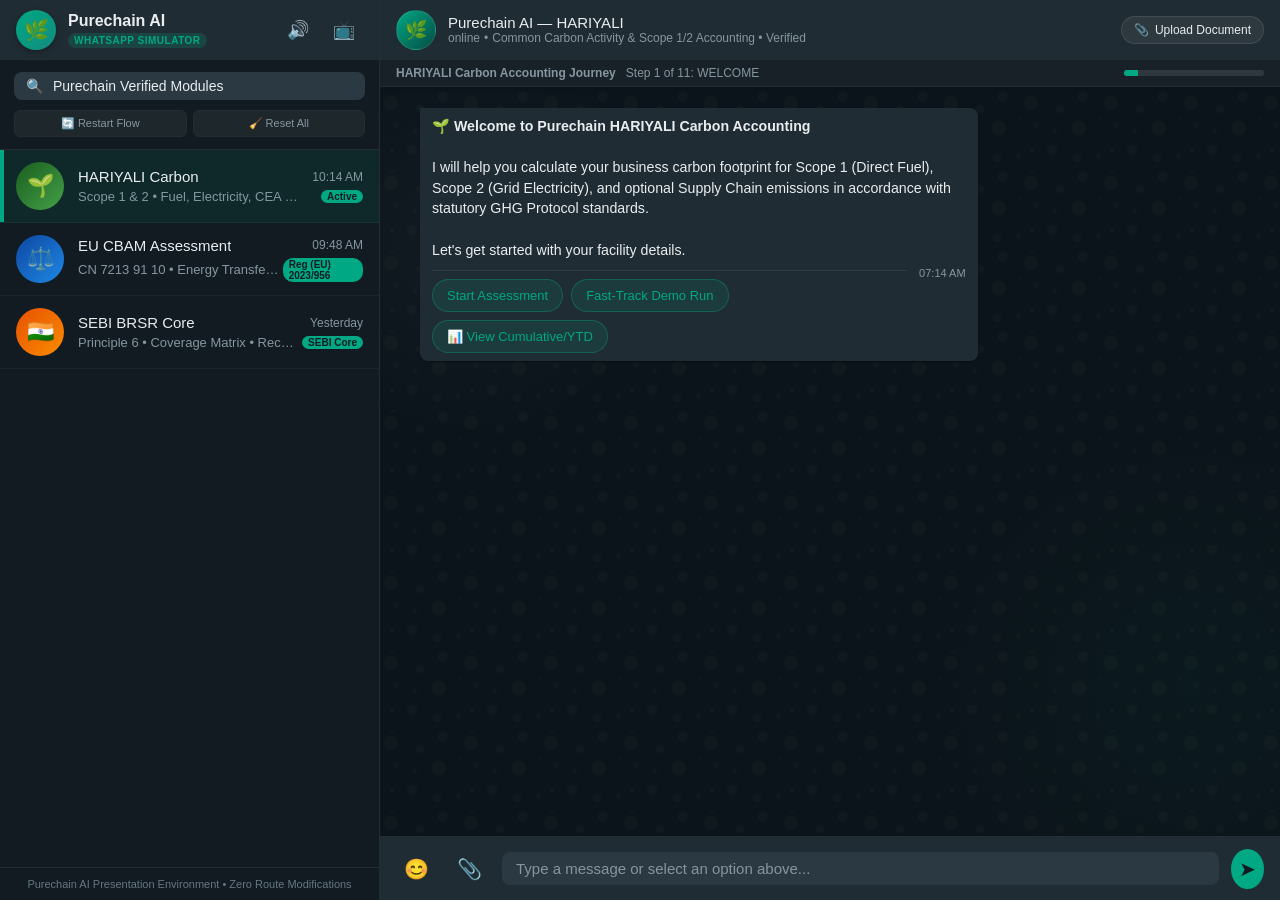
==== index.html @ 79d52aa7 "feat: Purechain AI Interactive WhatsApp Presentation Simulator (Hariyali + CBAM + BRSR)" ====
<!DOCTYPE html>
<html lang="en">
<head>
  <meta charset="UTF-8">
  <meta name="viewport" content="width=device-width, initial-scale=1.0">
  <title>Purechain AI — Interactive WhatsApp Presentation Simulator (HARIYALI + CBAM + BRSR)</title>
  <link rel="stylesheet" href="css/whatsapp.css">
  <link rel="stylesheet" href="css/presentation.css">
</head>
<body>

  <div class="app-container" id="appContainer">

    <!-- WhatsApp Left Sidebar: Conversation / Workflow Selector -->
    <aside class="app-sidebar" id="appSidebar">
      <!-- Sidebar Header -->
      <div class="sidebar-header">
        <div class="brand-section">
          <div class="brand-avatar">🌿</div>
          <div class="brand-text">
            <h1>Purechain AI</h1>
            <span class="brand-badge">WhatsApp Simulator</span>
          </div>
        </div>
        <div class="sidebar-actions">
          <button class="icon-btn" id="toggleAudioBtn" title="Toggle Sound">🔊</button>
          <button class="icon-btn" id="togglePresentationBtn" title="Toggle Presentation Mode">📺</button>
        </div>
      </div>

      <!-- Quick Controls & Search -->
      <div class="sidebar-tools">
        <div class="search-box">
          <span class="search-icon">🔍</span>
          <input type="text" id="workflowSearch" placeholder="Search workflows or messages" readonly value="Purechain Verified Modules">
        </div>

        <div class="demo-control-bar">
          <button class="btn-demo-ctrl" id="restartWorkflowBtn" title="Restart active conversation">🔄 Restart Flow</button>
          <button class="btn-demo-ctrl" id="resetAllDataBtn" title="Reset all demo states">🧹 Reset All</button>
        </div>
      </div>

      <!-- Workflow Conversations List -->
      <ul class="workflow-tab-list" id="workflowTabList">
        <!-- 1. HARIYALI -->
        <li class="workflow-tab-item active" data-workflow="HARIYALI">
          <div class="wf-icon-circle hariyali">🌱</div>
          <div class="wf-details">
            <div class="wf-title-row">
              <h3>HARIYALI Carbon</h3>
              <span class="wf-time">10:14 AM</span>
            </div>
            <div class="wf-preview-row">
              <span class="wf-snippet">Scope 1 & 2 • Fuel, Electricity, CEA v22.0</span>
              <span class="wf-badge">Active</span>
            </div>
          </div>
        </li>

        <!-- 2. CBAM -->
        <li class="workflow-tab-item" data-workflow="CBAM">
          <div class="wf-icon-circle cbam">⚖️</div>
          <div class="wf-details">
            <div class="wf-title-row">
              <h3>EU CBAM Assessment</h3>
              <span class="wf-time">09:48 AM</span>
            </div>
            <div class="wf-preview-row">
              <span class="wf-snippet">CN 7213 91 10 • Energy Transfers • Biomass</span>
              <span class="wf-badge">Reg (EU) 2023/956</span>
            </div>
          </div>
        </li>

        <!-- 3. BRSR -->
        <li class="workflow-tab-item" data-workflow="BRSR">
          <div class="wf-icon-circle brsr">🇮🇳</div>
          <div class="wf-details">
            <div class="wf-title-row">
              <h3>SEBI BRSR Core</h3>
              <span class="wf-time">Yesterday</span>
            </div>
            <div class="wf-preview-row">
              <span class="wf-snippet">Principle 6 • Coverage Matrix • Reconciled</span>
              <span class="wf-badge">SEBI Core</span>
            </div>
          </div>
        </li>
      </ul>

      <!-- Sidebar Footer -->
      <div class="sidebar-footer">
        Purechain AI Presentation Environment • Zero Route Modifications
      </div>
    </aside>

    <!-- WhatsApp Main Chat Area -->
    <main class="chat-container" id="chatContainer">

      <!-- Chat Header -->
      <header class="chat-header">
        <div class="chat-header-profile">
          <button class="icon-btn mobile-menu-btn" id="mobileMenuBtn">☰</button>
          <div class="profile-avatar" id="headerAvatar">🌿</div>
          <div class="profile-info">
            <h2 id="headerTitle">Purechain AI — HARIYALI</h2>
            <div class="profile-status">
              <span id="headerStatus">online</span> • <span id="headerSubtitle">Common Carbon Activity & Scope 1/2 Accounting</span>
            </div>
          </div>
        </div>

        <div class="chat-header-controls">
          <button class="btn-header-action" id="attachDocBtn">
            <span>📎</span> Upload Document
          </button>
        </div>
      </header>

      <!-- Workflow Progress Tracker Bar -->
      <div class="workflow-progress-banner">
        <div class="progress-info">
          <strong id="workflowBannerTitle">HARIYALI Carbon Accounting Journey</strong>
          <span id="workflowProgressText">Step 1 of 11: Welcome</span>
        </div>
        <div class="progress-bar-container">
          <div class="progress-bar-fill" id="workflowProgressFill" style="width: 10%"></div>
        </div>
      </div>

      <!-- Wallpaper & Scrollable History -->
      <div class="chat-wallpaper"></div>
      <div class="chat-history" id="chatHistory">
        <!-- Messages dynamically inserted here -->
      </div>

      <!-- Typing Indicator (Floating / In-flow) -->
      <div class="typing-bubble hidden" id="typingIndicator" style="position: absolute; bottom: 74px; left: 40px; z-index: 5;">
        <span class="typing-dot"></span>
        <span class="typing-dot"></span>
        <span class="typing-dot"></span>
      </div>

      <!-- Chat Input Footer -->
      <footer class="chat-footer">
        <button class="footer-btn" title="Emoji">😊</button>
        <button class="footer-btn" id="attachDocFooterBtn" onclick="document.getElementById('attachDocBtn').click()" title="Attach Document">📎</button>

        <div class="input-container">
          <input type="text" class="message-input" id="messageInput" placeholder="Type a message or select an option above...">
        </div>

        <button class="footer-btn send-btn" id="sendMessageBtn" title="Send Message">➤</button>
      </footer>

    </main>

  </div>

  <!-- Reusable Document Modal & Statutory Report Viewer -->
  <div class="modal-overlay hidden" id="documentModal">
    <div class="modal-dialog">
      <div class="modal-header">
        <h3 id="modalTitle">Document Verification</h3>
        <button class="icon-btn" id="modalCloseBtn">✕</button>
      </div>
      <div class="modal-body" id="modalBody">
        <!-- Dynamic content: Upload Dropzone or Statutory Report Paper -->
      </div>
    </div>
  </div>

  <!-- JavaScript Module Bundle -->
  <script src="js/data/hariyali_data.js"></script>
  <script src="js/data/cbam_data.js"></script>
  <script src="js/data/brsr_data.js"></script>
  <script src="js/data/sample_docs.js"></script>
  <script src="js/engines/ocr_engine.js"></script>
  <script src="js/engines/hariyali_engine.js"></script>
  <script src="js/engines/cbam_engine.js"></script>
  <script src="js/engines/brsr_engine.js"></script>
  <script src="js/ui/chat_view.js"></script>
  <script src="js/ui/document_modal.js"></script>
  <script src="js/ui/controls.js"></script>
  <script src="js/app.js"></script>

</body>
</html>
---- css/whatsapp.css ----
/**
 * Purechain AI — WhatsApp Web Theme Stylesheet
 * Replicates the authentic WhatsApp Web dark theme (#111b21, #0b141a, #202c33, #005c4b)
 */

:root {
  --wa-bg-deep: #0c1317;
  --wa-bg-chat: #0b141a;
  --wa-bg-panel: #111b21;
  --wa-bg-header: #202c33;
  --wa-bg-incoming: #202c33;
  --wa-bg-outgoing: #005c4b;
  --wa-border: #222d34;
  --wa-input-bg: #2a3942;
  --wa-text-primary: #e9edef;
  --wa-text-secondary: #8696a0;
  --wa-text-muted: #667781;
  --wa-green: #00a884;
  --wa-green-hover: #06cf9c;
  --wa-green-light: #25d366;
  --wa-blue-ticks: #53bdeb;
  --wa-danger: #ea4335;
  --font-family: -apple-system, BlinkMacSystemFont, "Segoe UI", Roboto, Helvetica, Arial, sans-serif;
}

* {
  box-sizing: border-box;
  margin: 0;
  padding: 0;
}

body {
  font-family: var(--font-family);
  background-color: var(--wa-bg-deep);
  color: var(--wa-text-primary);
  height: 100vh;
  overflow: hidden;
  -webkit-font-smoothing: antialiased;
}

/* Master Container */
.app-container {
  display: flex;
  height: 100vh;
  width: 100vw;
  background-color: var(--wa-bg-panel);
  overflow: hidden;
}

/* Sidebar */
.app-sidebar {
  width: 380px;
  flex-shrink: 0;
  background-color: var(--wa-bg-panel);
  border-right: 1px solid var(--wa-border);
  display: flex;
  flex-direction: column;
  height: 100%;
  transition: transform 0.3s ease;
  z-index: 100;
}

.sidebar-header {
  height: 60px;
  background-color: var(--wa-bg-header);
  display: flex;
  align-items: center;
  justify-content: space-between;
  padding: 0 16px;
  border-bottom: 1px solid var(--wa-border);
}

.brand-section {
  display: flex;
  align-items: center;
  gap: 12px;
}

.brand-avatar {
  width: 40px;
  height: 40px;
  border-radius: 50%;
  background: linear-gradient(135deg, #00a884, #128c7e);
  display: flex;
  align-items: center;
  justify-content: center;
  font-weight: bold;
  font-size: 20px;
  color: #fff;
  box-shadow: 0 2px 6px rgba(0,0,0,0.3);
}

.brand-text h1 {
  font-size: 16px;
  font-weight: 600;
  color: var(--wa-text-primary);
}

.brand-badge {
  font-size: 10px;
  text-transform: uppercase;
  background-color: rgba(0, 168, 132, 0.2);
  color: var(--wa-green);
  padding: 2px 6px;
  border-radius: 10px;
  font-weight: 600;
  letter-spacing: 0.5px;
}

.sidebar-actions {
  display: flex;
  gap: 8px;
}

.icon-btn {
  background: none;
  border: none;
  color: var(--wa-text-secondary);
  font-size: 18px;
  cursor: pointer;
  padding: 8px;
  border-radius: 50%;
  transition: background-color 0.2s;
}

.icon-btn:hover {
  background-color: rgba(255, 255, 255, 0.08);
  color: var(--wa-text-primary);
}

/* Sidebar Search & Tools */
.sidebar-tools {
  padding: 12px 14px;
  background-color: var(--wa-bg-panel);
  border-bottom: 1px solid var(--wa-border);
  display: flex;
  flex-direction: column;
  gap: 10px;
}

.search-box {
  background-color: var(--wa-input-bg);
  border-radius: 8px;
  display: flex;
  align-items: center;
  padding: 6px 12px;
  gap: 10px;
}

.search-icon {
  color: var(--wa-text-secondary);
  font-size: 14px;
}

.search-box input {
  background: none;
  border: none;
  color: var(--wa-text-primary);
  font-size: 14px;
  width: 100%;
  outline: none;
}

.search-box input::placeholder {
  color: var(--wa-text-secondary);
}

/* Demo Control Bar */
.demo-control-bar {
  display: flex;
  gap: 6px;
}

.btn-demo-ctrl {
  flex: 1;
  background-color: rgba(255, 255, 255, 0.05);
  border: 1px solid var(--wa-border);
  color: var(--wa-text-secondary);
  padding: 6px 8px;
  border-radius: 6px;
  font-size: 11px;
  font-weight: 500;
  cursor: pointer;
  transition: all 0.2s;
  display: flex;
  align-items: center;
  justify-content: center;
  gap: 4px;
}

.btn-demo-ctrl:hover {
  background-color: rgba(0, 168, 132, 0.15);
  color: var(--wa-green);
  border-color: var(--wa-green);
}

/* Workflow Navigation Tabs */
.workflow-tab-list {
  flex: 1;
  overflow-y: auto;
  list-style: none;
}

.workflow-tab-item {
  display: flex;
  align-items: center;
  padding: 12px 16px;
  gap: 14px;
  cursor: pointer;
  border-bottom: 1px solid rgba(255, 255, 255, 0.04);
  transition: background-color 0.15s;
  position: relative;
}

.workflow-tab-item:hover {
  background-color: rgba(255, 255, 255, 0.04);
}

.workflow-tab-item.active {
  background-color: rgba(0, 168, 132, 0.1);
}

.workflow-tab-item.active::before {
  content: "";
  position: absolute;
  left: 0;
  top: 0;
  bottom: 0;
  width: 4px;
  background-color: var(--wa-green);
}

.wf-icon-circle {
  width: 48px;
  height: 48px;
  border-radius: 50%;
  display: flex;
  align-items: center;
  justify-content: center;
  font-size: 22px;
  flex-shrink: 0;
}

.wf-icon-circle.hariyali {
  background: linear-gradient(135deg, #1b5e20, #43a047);
}

.wf-icon-circle.cbam {
  background: linear-gradient(135deg, #0d47a1, #1e88e5);
}

.wf-icon-circle.brsr {
  background: linear-gradient(135deg, #e65100, #fb8c00);
}

.wf-details {
  flex: 1;
  min-width: 0;
}

.wf-title-row {
  display: flex;
  justify-content: space-between;
  align-items: center;
  margin-bottom: 4px;
}

.wf-title-row h3 {
  font-size: 15px;
  font-weight: 500;
  color: var(--wa-text-primary);
  white-space: nowrap;
  overflow: hidden;
  text-overflow: ellipsis;
}

.wf-time {
  font-size: 12px;
  color: var(--wa-text-secondary);
}

.wf-preview-row {
  display: flex;
  justify-content: space-between;
  align-items: center;
}

.wf-snippet {
  font-size: 13px;
  color: var(--wa-text-secondary);
  white-space: nowrap;
  overflow: hidden;
  text-overflow: ellipsis;
  max-width: 220px;
}

.wf-badge {
  font-size: 10px;
  background-color: var(--wa-green);
  color: #111b21;
  font-weight: bold;
  padding: 1px 6px;
  border-radius: 10px;
}

/* Sidebar Footer */
.sidebar-footer {
  padding: 10px 16px;
  background-color: var(--wa-bg-panel);
  border-top: 1px solid var(--wa-border);
  font-size: 11px;
  color: var(--wa-text-muted);
  text-align: center;
}

/* Chat Area */
.chat-container {
  flex: 1;
  display: flex;
  flex-direction: column;
  background-color: var(--wa-bg-chat);
  position: relative;
  overflow: hidden;
  height: 100%;
}

/* Chat Header */
.chat-header {
  height: 60px;
  background-color: var(--wa-bg-header);
  display: flex;
  align-items: center;
  justify-content: space-between;
  padding: 0 16px;
  border-bottom: 1px solid var(--wa-border);
  z-index: 10;
}

.chat-header-profile {
  display: flex;
  align-items: center;
  gap: 12px;
}

.profile-avatar {
  width: 40px;
  height: 40px;
  border-radius: 50%;
  background: linear-gradient(135deg, #00a884, #054c44);
  display: flex;
  align-items: center;
  justify-content: center;
  font-size: 18px;
  color: #fff;
  border: 1px solid rgba(255, 255, 255, 0.1);
}

.profile-info h2 {
  font-size: 15px;
  font-weight: 500;
  color: var(--wa-text-primary);
}

.profile-status {
  font-size: 12px;
  color: var(--wa-text-secondary);
  display: flex;
  align-items: center;
  gap: 4px;
}

.typing-text {
  color: var(--wa-green);
  font-weight: 500;
}

.chat-header-controls {
  display: flex;
  align-items: center;
  gap: 8px;
}

.btn-header-action {
  background-color: rgba(255, 255, 255, 0.06);
  border: 1px solid rgba(255, 255, 255, 0.1);
  color: var(--wa-text-primary);
  padding: 6px 12px;
  border-radius: 18px;
  font-size: 12px;
  font-weight: 500;
  cursor: pointer;
  transition: all 0.2s;
  display: flex;
  align-items: center;
  gap: 6px;
}

.btn-header-action:hover {
  background-color: var(--wa-green);
  color: #111b21;
  border-color: var(--wa-green);
}

/* Workflow Progress Banner */
.workflow-progress-banner {
  background-color: rgba(24, 34, 41, 0.95);
  border-bottom: 1px solid var(--wa-border);
  padding: 6px 16px;
  display: flex;
  justify-content: space-between;
  align-items: center;
  font-size: 12px;
  color: var(--wa-text-secondary);
  z-index: 9;
}

.progress-info {
  display: flex;
  align-items: center;
  gap: 10px;
}

.progress-bar-container {
  width: 140px;
  height: 6px;
  background-color: rgba(255, 255, 255, 0.1);
  border-radius: 4px;
  overflow: hidden;
}

.progress-bar-fill {
  height: 100%;
  background-color: var(--wa-green);
  transition: width 0.3s ease;
}

/* Chat Wallpaper & History */
.chat-wallpaper {
  position: absolute;
  top: 92px;
  bottom: 64px;
  left: 0;
  right: 0;
  background-color: var(--wa-bg-chat);
  /* Authentic WhatsApp dark doodle wallpaper overlay */
  background-image: 
    radial-gradient(circle at 10% 20%, rgba(255, 255, 255, 0.03) 0%, transparent 20%),
    radial-gradient(circle at 90% 80%, rgba(0, 168, 132, 0.04) 0%, transparent 25%),
    url("data:image/svg+xml,%3Csvg width='80' height='80' viewBox='0 0 80 80' xmlns='http://www.w3.org/2000/svg'%3E%3Cg fill='%23ffffff' fill-opacity='0.02' fill-rule='evenodd'%3E%3Cpath d='M11 18c3.866 0 7-3.134 7-7s-3.134-7-7-7-7 3.134-7 7 3.134 7 7 7zm48 25c3.866 0 7-3.134 7-7s-3.134-7-7-7-7 3.134-7 7 3.134 7 7 7zm-43-7c1.657 0 3-1.343 3-3s-1.343-3-3-3-3 1.343-3 3 1.343 3 3 3zm63 31c1.657 0 3-1.343 3-3s-1.343-3-3-3-3 1.343-3 3 1.343 3 3 3zM34 90c1.657 0 3-1.343 3-3s-1.343-3-3-3-3 1.343-3 3 1.343 3 3 3zm56-76c1.657 0 3-1.343 3-3s-1.343-3-3-3-3 1.343-3 3 1.343 3 3 3zM12 86c2.21 0 4-1.79 4-4s-1.79-4-4-4-4 1.79-4 4 1.79 4 4 4zm28-65c2.21 0 4-1.79 4-4s-1.79-4-4-4-4 1.79-4 4 1.79 4 4 4zm23-11c2.76 0 5-2.24 5-5s-2.24-5-5-5-5 2.24-5 5 2.24 5 5 5zm-6 60c2.21 0 4-1.79 4-4s-1.79-4-4-4-4 1.79-4 4 1.79 4 4 4zm29 22c2.76 0 5-2.24 5-5s-2.24-5-5-5-5 2.24-5 5 2.24 5 5 5zM32 63c2.76 0 5-2.24 5-5s-2.24-5-5-5-5 2.24-5 5 2.24 5 5 5zm57-13c2.76 0 5-2.24 5-5s-2.24-5-5-5-5 2.24-5 5 2.24 5 5 5zm-9-21c1.105 0 2-.895 2-2s-.895-2-2-2-2 .895-2 2 .895 2 2 2zM60 91c1.105 0 2-.895 2-2s-.895-2-2-2-2 .895-2 2 .895 2 2 2zM35 41c1.105 0 2-.895 2-2s-.895-2-2-2-2 .895-2 2 .895 2 2 2zM12 60c1.105 0 2-.895 2-2s-.895-2-2-2-2 .895-2 2 .895 2 2 2z' /%3E%3C/g%3E%3C/svg%3E");
  z-index: 1;
}

.chat-history {
  position: absolute;
  top: 92px;
  bottom: 64px;
  left: 0;
  right: 0;
  overflow-y: auto;
  padding: 16px 40px;
  display: flex;
  flex-direction: column;
  gap: 10px;
  z-index: 2;
  scroll-behavior: smooth;
}

/* Message Bubbles */
.message-bubble {
  max-width: 68%;
  padding: 8px 12px;
  border-radius: 8px;
  font-size: 14.2px;
  line-height: 1.45;
  position: relative;
  word-wrap: break-word;
  box-shadow: 0 1px 2px rgba(0,0,0,0.3);
}

.message-bubble.incoming {
  align-self: flex-start;
  background-color: var(--wa-bg-incoming);
  color: var(--wa-text-primary);
  border-top-left-radius: 0;
}

.message-bubble.outgoing {
  align-self: flex-end;
  background-color: var(--wa-bg-outgoing);
  color: var(--wa-text-primary);
  border-top-right-radius: 0;
}

.bubble-content {
  margin-bottom: 4px;
}

.bubble-meta {
  display: flex;
  align-items: center;
  justify-content: flex-end;
  gap: 4px;
  font-size: 11px;
  color: var(--wa-text-secondary);
  float: right;
  margin-left: 12px;
  margin-top: 2px;
}

.read-receipt {
  color: var(--wa-blue-ticks);
  font-weight: bold;
  letter-spacing: -2px;
}

/* WhatsApp Action Buttons (Quick Replies) */
.whatsapp-btn-container {
  display: flex;
  flex-wrap: wrap;
  gap: 8px;
  margin-top: 10px;
  padding-top: 8px;
  border-top: 1px solid rgba(255, 255, 255, 0.08);
}

.whatsapp-action-btn {
  background-color: rgba(0, 168, 132, 0.12);
  color: var(--wa-green);
  border: 1px solid rgba(0, 168, 132, 0.35);
  padding: 8px 14px;
  border-radius: 20px;
  font-size: 13px;
  font-weight: 500;
  cursor: pointer;
  transition: all 0.18s ease;
  display: inline-flex;
  align-items: center;
  gap: 6px;
}

.whatsapp-action-btn:hover {
  background-color: var(--wa-green);
  color: #111b21;
  border-color: var(--wa-green);
  transform: translateY(-1px);
  box-shadow: 0 2px 5px rgba(0,0,0,0.25);
}

.whatsapp-action-btn.btn-disabled {
  opacity: 0.5;
  pointer-events: none;
  border-color: rgba(255, 255, 255, 0.1);
  color: var(--wa-text-secondary);
}

/* Typing Indicator Bubble */
.typing-bubble {
  align-self: flex-start;
  background-color: var(--wa-bg-incoming);
  padding: 8px 14px;
  border-radius: 8px;
  border-top-left-radius: 0;
  display: flex;
  align-items: center;
  gap: 6px;
  box-shadow: 0 1px 2px rgba(0,0,0,0.3);
}

.typing-dot {
  width: 6px;
  height: 6px;
  background-color: var(--wa-text-secondary);
  border-radius: 50%;
  animation: typingBounce 1.4s infinite ease-in-out both;
}

.typing-dot:nth-child(1) { animation-delay: -0.32s; }
.typing-dot:nth-child(2) { animation-delay: -0.16s; }

@keyframes typingBounce {
  0%, 80%, 100% { transform: scale(0); }
  40% { transform: scale(1); background-color: var(--wa-green); }
}

/* Chat Input Footer */
.chat-footer {
  height: 64px;
  background-color: var(--wa-bg-header);
  border-top: 1px solid var(--wa-border);
  display: flex;
  align-items: center;
  padding: 0 16px;
  gap: 12px;
  position: absolute;
  bottom: 0;
  left: 0;
  right: 0;
  z-index: 10;
}

.footer-btn {
  background: none;
  border: none;
  color: var(--wa-text-secondary);
  font-size: 20px;
  cursor: pointer;
  padding: 8px;
  border-radius: 50%;
  transition: all 0.2s;
  display: flex;
  align-items: center;
  justify-content: center;
}

.footer-btn:hover {
  background-color: rgba(255, 255, 255, 0.08);
  color: var(--wa-text-primary);
}

.input-container {
  flex: 1;
  background-color: var(--wa-input-bg);
  border-radius: 8px;
  display: flex;
  align-items: center;
  padding: 8px 14px;
}

.message-input {
  background: none;
  border: none;
  color: var(--wa-text-primary);
  font-size: 15px;
  width: 100%;
  outline: none;
}

.message-input::placeholder {
  color: var(--wa-text-secondary);
}

.send-btn {
  background-color: var(--wa-green);
  color: #111b21;
}

.send-btn:hover {
  background-color: var(--wa-green-hover);
}

/* Mobile responsive menu button */
.mobile-menu-btn {
  display: none;
}

@media (max-width: 900px) {
  .chat-history {
    padding: 12px 14px;
  }
  .message-bubble {
    max-width: 88%;
  }
}

@media (max-width: 768px) {
  .app-sidebar {
    position: absolute;
    left: -380px;
    top: 0;
    bottom: 0;
    box-shadow: 4px 0 20px rgba(0,0,0,0.6);
  }
  .app-sidebar.mobile-open {
    transform: translateX(380px);
  }
  .mobile-menu-btn {
    display: block;
  }
}

.hidden {
  display: none !important;
}

.fade-in {
  animation: fadeInMsg 0.25s ease-out;
}

@keyframes fadeInMsg {
  from { opacity: 0; transform: translateY(6px); }
  to { opacity: 1; transform: translateY(0); }
}
---- css/presentation.css ----
/**
 * Purechain AI — Presentation Mode, Document Cards & Report Viewer Styling
 */

/* Presentation Mode Overlay */
.presentation-mode .app-sidebar {
  display: none !important;
}

.presentation-mode .chat-container {
  width: 100vw;
  max-width: 1200px;
  margin: 0 auto;
  border-left: 1px solid var(--wa-border);
  border-right: 1px solid var(--wa-border);
}

.presentation-mode body {
  background-color: #080d10;
}

/* Document Cards inside WhatsApp Bubble */
.whatsapp-doc-card {
  background-color: #182229;
  border: 1px solid #2a3942;
  border-radius: 8px;
  padding: 12px;
  margin: 8px 0;
  display: flex;
  flex-direction: column;
  gap: 10px;
}

.doc-header {
  display: flex;
  align-items: center;
  gap: 12px;
  border-bottom: 1px solid rgba(255, 255, 255, 0.08);
  padding-bottom: 8px;
}

.doc-icon-badge {
  font-size: 28px;
  width: 44px;
  height: 44px;
  background-color: rgba(255, 255, 255, 0.05);
  border-radius: 8px;
  display: flex;
  align-items: center;
  justify-content: center;
}

.doc-title {
  font-size: 14px;
  font-weight: 600;
  color: var(--wa-text-primary);
}

.doc-subtitle {
  font-size: 11px;
  color: var(--wa-text-secondary);
}

.badge-confidence {
  color: var(--wa-green-light);
  font-weight: bold;
}

.doc-body-table {
  display: flex;
  flex-direction: column;
  gap: 6px;
  font-size: 12.5px;
}

.doc-row {
  display: flex;
  justify-content: space-between;
  align-items: center;
}

.doc-label {
  color: var(--wa-text-secondary);
}

.doc-val {
  color: var(--wa-text-primary);
  text-align: right;
}

.highlight-val {
  color: var(--wa-green-light);
  font-weight: bold;
  font-size: 13.5px;
}

/* Conflict Alert */
.ocr-conflict-alert {
  background-color: rgba(255, 171, 0, 0.12);
  border: 1px solid rgba(255, 171, 0, 0.4);
  border-radius: 6px;
  padding: 8px 10px;
  display: flex;
  align-items: flex-start;
  gap: 8px;
  font-size: 12px;
  color: #ffc107;
  margin-top: 4px;
}

.ocr-conflict-alert .alert-icon {
  font-size: 16px;
}

/* BRSR Coverage Matrix Table inside WhatsApp */
.brsr-matrix-card {
  background-color: #182229;
  border: 1px solid #2a3942;
  border-radius: 8px;
  padding: 10px;
  margin: 8px 0;
  overflow-x: auto;
}

.matrix-title {
  font-size: 13px;
  font-weight: 600;
  color: var(--wa-text-primary);
  margin-bottom: 8px;
}

.matrix-table {
  width: 100%;
  border-collapse: collapse;
  font-size: 12px;
}

.matrix-table th {
  text-align: left;
  padding: 6px 8px;
  background-color: rgba(255, 255, 255, 0.04);
  color: var(--wa-text-secondary);
  border-bottom: 1px solid #2a3942;
}

.matrix-table td {
  padding: 6px 8px;
  border-bottom: 1px solid rgba(255, 255, 255, 0.04);
  color: var(--wa-text-primary);
}

.st-tag {
  font-size: 10.5px;
  padding: 2px 6px;
  border-radius: 4px;
  font-weight: 500;
}

.st-tag.avail {
  background-color: rgba(0, 168, 132, 0.15);
  color: var(--wa-green);
}

.st-tag.miss {
  background-color: rgba(234, 67, 53, 0.15);
  color: #f28b82;
}

/* Math blocks */
.math-block {
  background-color: rgba(0, 0, 0, 0.25);
  border-left: 3px solid var(--wa-green);
  padding: 8px 12px;
  margin: 6px 0;
  font-family: "Courier New", Courier, monospace;
  font-size: 13px;
  border-radius: 0 4px 4px 0;
  color: #81c995;
  overflow-x: auto;
}

.math-inline {
  background-color: rgba(0, 0, 0, 0.2);
  padding: 1px 4px;
  border-radius: 3px;
  font-family: "Courier New", Courier, monospace;
  font-size: 13px;
  color: #a8dab5;
}

/* Modal Overlay & Report Viewer */
.modal-overlay {
  position: fixed;
  top: 0;
  left: 0;
  right: 0;
  bottom: 0;
  background-color: rgba(0, 0, 0, 0.85);
  display: flex;
  align-items: center;
  justify-content: center;
  z-index: 1000;
  backdrop-filter: blur(4px);
  padding: 20px;
}

.modal-dialog {
  background-color: #1f2c34;
  border: 1px solid #2a3942;
  border-radius: 12px;
  width: 100%;
  max-width: 850px;
  max-height: 90vh;
  display: flex;
  flex-direction: column;
  box-shadow: 0 10px 40px rgba(0,0,0,0.6);
  overflow: hidden;
}

.modal-header {
  height: 56px;
  background-color: #202c33;
  display: flex;
  align-items: center;
  justify-content: space-between;
  padding: 0 20px;
  border-bottom: 1px solid var(--wa-border);
}

.modal-header h3 {
  font-size: 16px;
  font-weight: 600;
  color: var(--wa-text-primary);
}

.modal-body {
  flex: 1;
  overflow-y: auto;
  padding: 24px;
  background-color: #111b21;
}

/* Upload Dialog Inside Modal */
.upload-dropzone {
  border: 2px dashed #2a3942;
  border-radius: 10px;
  padding: 30px;
  text-align: center;
  background-color: rgba(255, 255, 255, 0.02);
  cursor: pointer;
  transition: all 0.2s;
}

.upload-dropzone:hover {
  border-color: var(--wa-green);
  background-color: rgba(0, 168, 132, 0.05);
}

.drop-icon {
  font-size: 40px;
  margin-bottom: 10px;
}

.upload-hint {
  font-size: 12px;
  color: var(--wa-text-secondary);
  margin-top: 10px;
}

.upload-progress-container {
  margin: 16px 0;
  background-color: #182229;
  border-radius: 8px;
  padding: 12px;
}

.upload-status-text {
  font-size: 13px;
  color: var(--wa-green);
  margin-bottom: 8px;
  font-weight: 500;
}

.upload-progress-bar {
  height: 8px;
  background-color: rgba(255, 255, 255, 0.1);
  border-radius: 4px;
  overflow: hidden;
}

.upload-progress-fill {
  height: 100%;
  background-color: var(--wa-green);
  transition: width 0.2s;
}

.sample-docs-section {
  margin-top: 24px;
}

.sample-docs-section h4 {
  font-size: 14px;
  color: var(--wa-text-secondary);
  margin-bottom: 12px;
}

.sample-docs-grid {
  display: flex;
  flex-direction: column;
  gap: 10px;
}

.sample-doc-card {
  background-color: #182229;
  border: 1px solid #2a3942;
  border-radius: 8px;
  padding: 12px 16px;
  display: flex;
  align-items: center;
  gap: 14px;
  cursor: pointer;
  transition: all 0.2s;
}

.sample-doc-card:hover {
  border-color: var(--wa-green);
  background-color: rgba(0, 168, 132, 0.08);
}

.doc-info {
  flex: 1;
}

.doc-name {
  font-size: 14px;
  font-weight: 600;
  color: var(--wa-text-primary);
  margin-bottom: 3px;
}

.doc-details {
  font-size: 12px;
  color: var(--wa-text-secondary);
}

.btn-select-doc {
  background-color: var(--wa-green);
  color: #111b21;
  border: none;
  padding: 6px 12px;
  border-radius: 16px;
  font-size: 12px;
  font-weight: 600;
  cursor: pointer;
}

/* Report Paper Styling */
.report-paper {
  background-color: #ffffff;
  color: #1a1a1a;
  padding: 36px 40px;
  border-radius: 6px;
  box-shadow: 0 4px 20px rgba(0,0,0,0.5);
  font-family: -apple-system, BlinkMacSystemFont, "Segoe UI", Roboto, Arial, sans-serif;
  line-height: 1.5;
}

.report-header {
  display: flex;
  justify-content: space-between;
  align-items: flex-start;
  border-bottom: 2px solid #00a884;
  padding-bottom: 16px;
  margin-bottom: 20px;
}

.report-brand h2 {
  font-size: 20px;
  color: #0c1317;
  margin-top: 4px;
  font-weight: 700;
}

.report-badge {
  font-size: 11px;
  font-weight: 700;
  color: #008f6f;
  letter-spacing: 1px;
}

.report-sub {
  font-size: 12px;
  color: #555;
  margin-top: 4px;
}

.report-qr {
  border: 1px solid #ccc;
  padding: 8px 12px;
  text-align: center;
  font-size: 10px;
  font-weight: bold;
  background-color: #f9f9f9;
  border-radius: 4px;
}

.report-meta-grid {
  display: grid;
  grid-template-columns: 1fr 1fr;
  gap: 8px 20px;
  font-size: 13px;
  background-color: #f5f7f8;
  padding: 12px 16px;
  border-radius: 6px;
  margin-bottom: 24px;
}

.report-table {
  width: 100%;
  border-collapse: collapse;
  font-size: 13px;
  margin: 16px 0 24px 0;
}

.report-table th {
  background-color: #00a884;
  color: #fff;
  padding: 10px 12px;
  text-align: left;
  font-weight: 600;
}

.report-table td {
  padding: 10px 12px;
  border-bottom: 1px solid #e0e0e0;
}

.report-table tr.total-row td {
  background-color: #e8f5e9;
  font-size: 14px;
  border-top: 2px solid #00a884;
  border-bottom: 2px solid #00a884;
}

.kpi-boxes {
  display: flex;
  gap: 16px;
  margin: 20px 0;
}

.kpi-box {
  flex: 1;
  background-color: #f5f7f8;
  border-left: 4px solid #00a884;
  padding: 12px 16px;
  border-radius: 0 6px 6px 0;
}

.kpi-val {
  display: block;
  font-size: 22px;
  font-weight: 700;
  color: #0c1317;
}

.kpi-lbl {
  font-size: 11px;
  color: #666;
  text-transform: uppercase;
}

.report-actions {
  display: flex;
  gap: 12px;
  margin-top: 30px;
  padding-top: 20px;
  border-top: 1px solid #eee;
}

.btn-download {
  background-color: #00a884;
  color: #fff;
  border: none;
  padding: 10px 20px;
  border-radius: 6px;
  font-size: 14px;
  font-weight: 600;
  cursor: pointer;
  transition: background-color 0.2s;
}

.btn-download:hover {
  background-color: #058f70;
}

.btn-secondary {
  background-color: #e0e0e0;
  color: #333;
  border: none;
  padding: 10px 20px;
  border-radius: 6px;
  font-size: 14px;
  font-weight: 600;
  cursor: pointer;
}
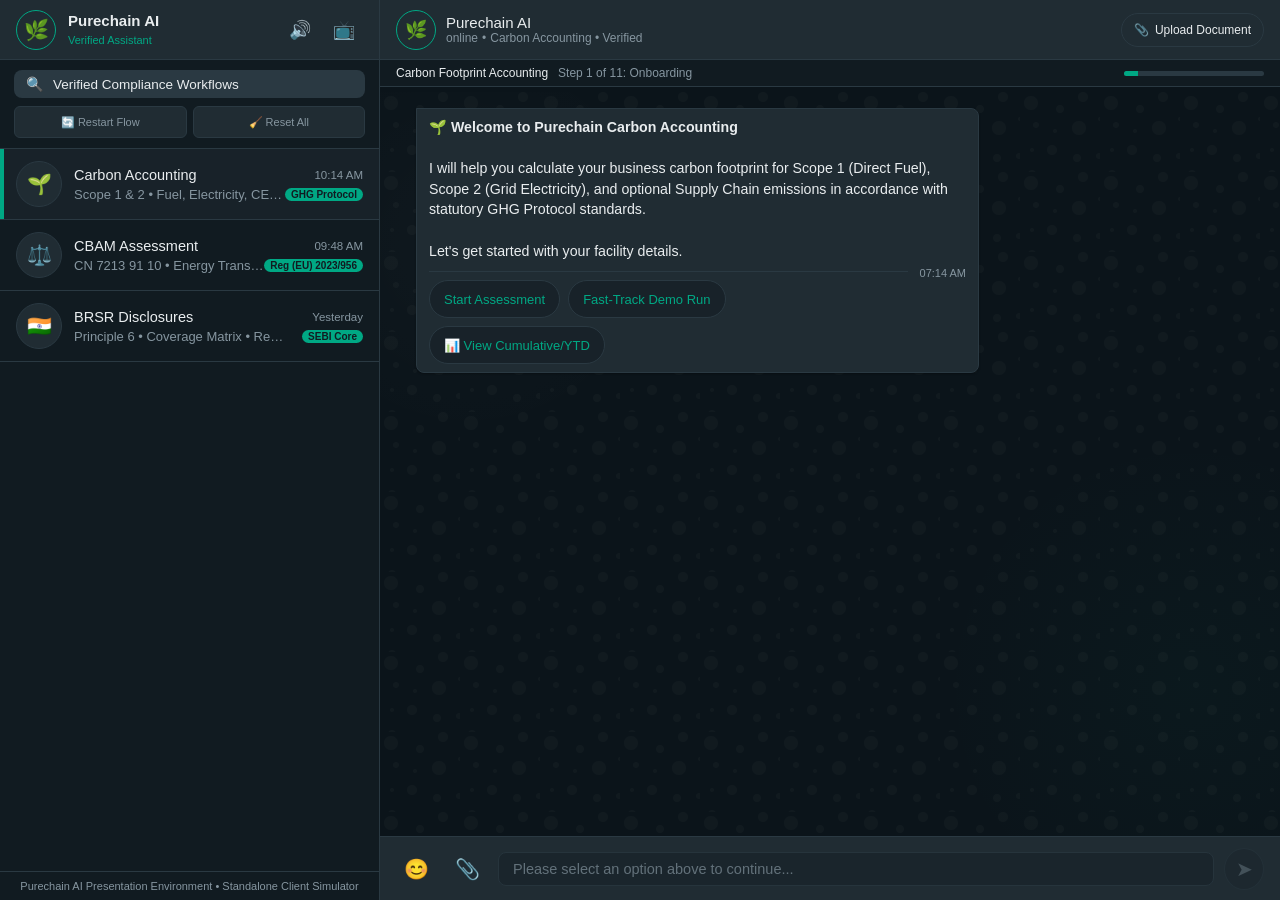
==== commit f1b52a0b: "changes" ====
--- a/index.html
+++ b/index.html
@@ -2,14 +2,15 @@
 <html lang="en">
 <head>
   <meta charset="UTF-8">
-  <meta name="viewport" content="width=device-width, initial-scale=1.0">
-  <title>Purechain AI — Interactive WhatsApp Presentation Simulator (HARIYALI + CBAM + BRSR)</title>
+  <meta name="viewport" content="width=device-width, initial-scale=1.0, maximum-scale=1.0, user-scalable=no">
+  <title>Purechain AI — Interactive WhatsApp Presentation Simulator</title>
   <link rel="stylesheet" href="css/whatsapp.css">
   <link rel="stylesheet" href="css/presentation.css">
 </head>
 <body>
 
-  <div class="app-container" id="appContainer">
+  <!-- App Master Container: on mobile, alternates between .view-chat and .view-sidebar -->
+  <div class="app-container view-chat" id="appContainer">
 
     <!-- WhatsApp Left Sidebar: Conversation / Workflow Selector -->
     <aside class="app-sidebar" id="appSidebar">
@@ -19,7 +20,7 @@
           <div class="brand-avatar">🌿</div>
           <div class="brand-text">
             <h1>Purechain AI</h1>
-            <span class="brand-badge">WhatsApp Simulator</span>
+            <span class="brand-badge">Verified Assistant</span>
           </div>
         </div>
         <div class="sidebar-actions">
@@ -32,7 +33,7 @@
       <div class="sidebar-tools">
         <div class="search-box">
           <span class="search-icon">🔍</span>
-          <input type="text" id="workflowSearch" placeholder="Search workflows or messages" readonly value="Purechain Verified Modules">
+          <input type="text" id="workflowSearch" placeholder="Search conversations" readonly value="Verified Compliance Workflows">
         </div>
 
         <div class="demo-control-bar">
@@ -43,27 +44,27 @@
 
       <!-- Workflow Conversations List -->
       <ul class="workflow-tab-list" id="workflowTabList">
-        <!-- 1. HARIYALI -->
+        <!-- 1. Carbon Accounting (HARIYALI) -->
         <li class="workflow-tab-item active" data-workflow="HARIYALI">
-          <div class="wf-icon-circle hariyali">🌱</div>
+          <div class="wf-icon-circle">🌱</div>
           <div class="wf-details">
             <div class="wf-title-row">
-              <h3>HARIYALI Carbon</h3>
+              <h3>Carbon Accounting</h3>
               <span class="wf-time">10:14 AM</span>
             </div>
             <div class="wf-preview-row">
               <span class="wf-snippet">Scope 1 & 2 • Fuel, Electricity, CEA v22.0</span>
-              <span class="wf-badge">Active</span>
+              <span class="wf-badge">GHG Protocol</span>
             </div>
           </div>
         </li>
 
-        <!-- 2. CBAM -->
+        <!-- 2. CBAM Assessment -->
         <li class="workflow-tab-item" data-workflow="CBAM">
-          <div class="wf-icon-circle cbam">⚖️</div>
+          <div class="wf-icon-circle">⚖️</div>
           <div class="wf-details">
             <div class="wf-title-row">
-              <h3>EU CBAM Assessment</h3>
+              <h3>CBAM Assessment</h3>
               <span class="wf-time">09:48 AM</span>
             </div>
             <div class="wf-preview-row">
@@ -73,12 +74,12 @@
           </div>
         </li>
 
-        <!-- 3. BRSR -->
+        <!-- 3. BRSR Disclosures -->
         <li class="workflow-tab-item" data-workflow="BRSR">
-          <div class="wf-icon-circle brsr">🇮🇳</div>
+          <div class="wf-icon-circle">🇮🇳</div>
           <div class="wf-details">
             <div class="wf-title-row">
-              <h3>SEBI BRSR Core</h3>
+              <h3>BRSR Disclosures</h3>
               <span class="wf-time">Yesterday</span>
             </div>
             <div class="wf-preview-row">
@@ -91,7 +92,7 @@
 
       <!-- Sidebar Footer -->
       <div class="sidebar-footer">
-        Purechain AI Presentation Environment • Zero Route Modifications
+        Purechain AI Presentation Environment • Standalone Client Simulator
       </div>
     </aside>
 
@@ -101,19 +102,20 @@
       <!-- Chat Header -->
       <header class="chat-header">
         <div class="chat-header-profile">
-          <button class="icon-btn mobile-menu-btn" id="mobileMenuBtn">☰</button>
+          <!-- Back button: visible on mobile to return to conversations list -->
+          <button class="mobile-back-btn" id="mobileBackBtn" title="Back to conversations">←</button>
           <div class="profile-avatar" id="headerAvatar">🌿</div>
           <div class="profile-info">
-            <h2 id="headerTitle">Purechain AI — HARIYALI</h2>
+            <h2 id="headerTitle">Purechain AI</h2>
             <div class="profile-status">
-              <span id="headerStatus">online</span> • <span id="headerSubtitle">Common Carbon Activity & Scope 1/2 Accounting</span>
+              <span id="headerStatus">online</span> • <span id="headerSubtitle">Carbon Accounting • Verified</span>
             </div>
           </div>
         </div>
 
         <div class="chat-header-controls">
-          <button class="btn-header-action" id="attachDocBtn">
-            <span>📎</span> Upload Document
+          <button class="btn-header-action" id="attachDocBtn" title="Upload Document">
+            <span class="btn-icon">📎</span> <span>Upload Document</span>
           </button>
         </div>
       </header>
@@ -121,8 +123,8 @@
       <!-- Workflow Progress Tracker Bar -->
       <div class="workflow-progress-banner">
         <div class="progress-info">
-          <strong id="workflowBannerTitle">HARIYALI Carbon Accounting Journey</strong>
-          <span id="workflowProgressText">Step 1 of 11: Welcome</span>
+          <strong id="workflowBannerTitle">Carbon Accounting Assessment</strong>
+          <span id="workflowProgressText">Step 1 of 11: Facility Details</span>
         </div>
         <div class="progress-bar-container">
           <div class="progress-bar-fill" id="workflowProgressFill" style="width: 10%"></div>
@@ -136,22 +138,22 @@
       </div>
 
       <!-- Typing Indicator (Floating / In-flow) -->
-      <div class="typing-bubble hidden" id="typingIndicator" style="position: absolute; bottom: 74px; left: 40px; z-index: 5;">
+      <div class="typing-bubble hidden" id="typingIndicator" style="position: absolute; bottom: 74px; left: 24px; z-index: 5;">
         <span class="typing-dot"></span>
         <span class="typing-dot"></span>
         <span class="typing-dot"></span>
       </div>
 
-      <!-- Chat Input Footer -->
+      <!-- Chat Input Composer -->
       <footer class="chat-footer">
         <button class="footer-btn" title="Emoji">😊</button>
         <button class="footer-btn" id="attachDocFooterBtn" onclick="document.getElementById('attachDocBtn').click()" title="Attach Document">📎</button>
 
-        <div class="input-container">
-          <input type="text" class="message-input" id="messageInput" placeholder="Type a message or select an option above...">
+        <div class="input-container disabled">
+          <input type="text" class="message-input" id="messageInput" placeholder="Please select an option above to continue..." disabled readonly>
         </div>
 
-        <button class="footer-btn send-btn" id="sendMessageBtn" title="Send Message">➤</button>
+        <button class="footer-btn send-btn disabled" id="sendMessageBtn" title="Send Message" disabled>➤</button>
       </footer>
 
     </main>
--- a/css/whatsapp.css
+++ b/css/whatsapp.css
@@ -1,25 +1,36 @@
 /**
  * Purechain AI — WhatsApp Web Theme Stylesheet
- * Replicates the authentic WhatsApp Web dark theme (#111b21, #0b141a, #202c33, #005c4b)
+ * Strictly adheres to WhatsApp Original Dark Theme Color Palette:
+ * - Main application background: #0B141A
+ * - Sidebar background: #111B21
+ * - Chat background: #0B141A
+ * - Header background: #202C33
+ * - Incoming message bubble: #202C33
+ * - Outgoing message bubble: #005C4B
+ * - Primary WhatsApp green: #00A884
+ * - Secondary green: #008069
+ * - Primary text: #E9EDEF
+ * - Secondary text: #8696A0
+ * - Borders and separators: #2A3942
+ * - Input background: #2A3942
+ * - Hover background: #182229
  */
 
 :root {
-  --wa-bg-deep: #0c1317;
-  --wa-bg-chat: #0b141a;
-  --wa-bg-panel: #111b21;
-  --wa-bg-header: #202c33;
-  --wa-bg-incoming: #202c33;
-  --wa-bg-outgoing: #005c4b;
-  --wa-border: #222d34;
-  --wa-input-bg: #2a3942;
-  --wa-text-primary: #e9edef;
-  --wa-text-secondary: #8696a0;
-  --wa-text-muted: #667781;
-  --wa-green: #00a884;
-  --wa-green-hover: #06cf9c;
-  --wa-green-light: #25d366;
-  --wa-blue-ticks: #53bdeb;
-  --wa-danger: #ea4335;
+  --wa-bg-app: #0B141A;
+  --wa-bg-sidebar: #111B21;
+  --wa-bg-chat: #0B141A;
+  --wa-bg-header: #202C33;
+  --wa-bg-incoming: #202C33;
+  --wa-bg-outgoing: #005C4B;
+  --wa-green-primary: #00A884;
+  --wa-green-secondary: #008069;
+  --wa-text-primary: #E9EDEF;
+  --wa-text-secondary: #8696A0;
+  --wa-border: #2A3942;
+  --wa-input-bg: #2A3942;
+  --wa-hover-bg: #182229;
+  --wa-blue-ticks: #53BDEB;
   --font-family: -apple-system, BlinkMacSystemFont, "Segoe UI", Roboto, Helvetica, Arial, sans-serif;
 }
 
@@ -27,14 +38,17 @@
   box-sizing: border-box;
   margin: 0;
   padding: 0;
-}
-
-body {
+  -webkit-tap-highlight-color: transparent;
+}
+
+html, body {
+  height: 100%;
+  width: 100%;
+  overflow-x: hidden;
+  overflow-y: hidden;
+  background-color: var(--wa-bg-app);
+  color: var(--wa-text-primary);
   font-family: var(--font-family);
-  background-color: var(--wa-bg-deep);
-  color: var(--wa-text-primary);
-  height: 100vh;
-  overflow: hidden;
   -webkit-font-smoothing: antialiased;
 }
 
@@ -42,22 +56,26 @@
 .app-container {
   display: flex;
   height: 100vh;
+  height: 100dvh; /* Dynamic viewport height for iOS/Android */
   width: 100vw;
-  background-color: var(--wa-bg-panel);
+  background-color: var(--wa-bg-app);
   overflow: hidden;
-}
-
-/* Sidebar */
+  position: relative;
+}
+
+/* ==========================================================================
+   Sidebar Component
+   ========================================================================== */
 .app-sidebar {
   width: 380px;
   flex-shrink: 0;
-  background-color: var(--wa-bg-panel);
+  background-color: var(--wa-bg-sidebar);
   border-right: 1px solid var(--wa-border);
   display: flex;
   flex-direction: column;
   height: 100%;
-  transition: transform 0.3s ease;
-  z-index: 100;
+  z-index: 50;
+  transition: width 0.25s ease;
 }
 
 .sidebar-header {
@@ -68,6 +86,7 @@
   justify-content: space-between;
   padding: 0 16px;
   border-bottom: 1px solid var(--wa-border);
+  flex-shrink: 0;
 }
 
 .brand-section {
@@ -80,36 +99,32 @@
   width: 40px;
   height: 40px;
   border-radius: 50%;
-  background: linear-gradient(135deg, #00a884, #128c7e);
+  background-color: var(--wa-bg-incoming);
+  border: 1.5px solid var(--wa-green-primary);
   display: flex;
   align-items: center;
   justify-content: center;
-  font-weight: bold;
   font-size: 20px;
-  color: #fff;
-  box-shadow: 0 2px 6px rgba(0,0,0,0.3);
+  color: var(--wa-green-primary);
+  flex-shrink: 0;
 }
 
 .brand-text h1 {
-  font-size: 16px;
+  font-size: 15px;
   font-weight: 600;
   color: var(--wa-text-primary);
+  line-height: 1.2;
 }
 
 .brand-badge {
-  font-size: 10px;
-  text-transform: uppercase;
-  background-color: rgba(0, 168, 132, 0.2);
-  color: var(--wa-green);
-  padding: 2px 6px;
-  border-radius: 10px;
-  font-weight: 600;
-  letter-spacing: 0.5px;
+  font-size: 11px;
+  color: var(--wa-green-primary);
+  font-weight: 500;
 }
 
 .sidebar-actions {
   display: flex;
-  gap: 8px;
+  gap: 6px;
 }
 
 .icon-btn {
@@ -120,22 +135,28 @@
   cursor: pointer;
   padding: 8px;
   border-radius: 50%;
-  transition: background-color 0.2s;
+  display: inline-flex;
+  align-items: center;
+  justify-content: center;
+  transition: all 0.15s ease;
+  min-width: 36px;
+  min-height: 36px;
 }
 
 .icon-btn:hover {
-  background-color: rgba(255, 255, 255, 0.08);
+  background-color: var(--wa-hover-bg);
   color: var(--wa-text-primary);
 }
 
 /* Sidebar Search & Tools */
 .sidebar-tools {
-  padding: 12px 14px;
-  background-color: var(--wa-bg-panel);
+  padding: 10px 14px;
+  background-color: var(--wa-bg-sidebar);
   border-bottom: 1px solid var(--wa-border);
   display: flex;
   flex-direction: column;
-  gap: 10px;
+  gap: 8px;
+  flex-shrink: 0;
 }
 
 .search-box {
@@ -156,16 +177,16 @@
   background: none;
   border: none;
   color: var(--wa-text-primary);
-  font-size: 14px;
+  font-size: 13.5px;
   width: 100%;
   outline: none;
+  font-family: inherit;
 }
 
 .search-box input::placeholder {
   color: var(--wa-text-secondary);
 }
 
-/* Demo Control Bar */
 .demo-control-bar {
   display: flex;
   gap: 6px;
@@ -173,7 +194,7 @@
 
 .btn-demo-ctrl {
   flex: 1;
-  background-color: rgba(255, 255, 255, 0.05);
+  background-color: var(--wa-bg-header);
   border: 1px solid var(--wa-border);
   color: var(--wa-text-secondary);
   padding: 6px 8px;
@@ -181,43 +202,45 @@
   font-size: 11px;
   font-weight: 500;
   cursor: pointer;
-  transition: all 0.2s;
+  transition: all 0.15s ease;
   display: flex;
   align-items: center;
   justify-content: center;
   gap: 4px;
+  min-height: 32px;
 }
 
 .btn-demo-ctrl:hover {
-  background-color: rgba(0, 168, 132, 0.15);
-  color: var(--wa-green);
-  border-color: var(--wa-green);
-}
-
-/* Workflow Navigation Tabs */
+  background-color: var(--wa-hover-bg);
+  color: var(--wa-green-primary);
+  border-color: var(--wa-green-primary);
+}
+
+/* Workflow Conversations List */
 .workflow-tab-list {
   flex: 1;
   overflow-y: auto;
   list-style: none;
+  background-color: var(--wa-bg-sidebar);
 }
 
 .workflow-tab-item {
   display: flex;
   align-items: center;
   padding: 12px 16px;
-  gap: 14px;
+  gap: 12px;
   cursor: pointer;
-  border-bottom: 1px solid rgba(255, 255, 255, 0.04);
+  border-bottom: 1px solid var(--wa-border);
   transition: background-color 0.15s;
   position: relative;
 }
 
 .workflow-tab-item:hover {
-  background-color: rgba(255, 255, 255, 0.04);
+  background-color: var(--wa-hover-bg);
 }
 
 .workflow-tab-item.active {
-  background-color: rgba(0, 168, 132, 0.1);
+  background-color: var(--wa-hover-bg);
 }
 
 .workflow-tab-item.active::before {
@@ -227,30 +250,20 @@
   top: 0;
   bottom: 0;
   width: 4px;
-  background-color: var(--wa-green);
+  background-color: var(--wa-green-primary);
 }
 
 .wf-icon-circle {
-  width: 48px;
-  height: 48px;
+  width: 46px;
+  height: 46px;
   border-radius: 50%;
+  background-color: var(--wa-bg-incoming);
+  border: 1px solid var(--wa-border);
   display: flex;
   align-items: center;
   justify-content: center;
-  font-size: 22px;
-  flex-shrink: 0;
-}
-
-.wf-icon-circle.hariyali {
-  background: linear-gradient(135deg, #1b5e20, #43a047);
-}
-
-.wf-icon-circle.cbam {
-  background: linear-gradient(135deg, #0d47a1, #1e88e5);
-}
-
-.wf-icon-circle.brsr {
-  background: linear-gradient(135deg, #e65100, #fb8c00);
+  font-size: 20px;
+  flex-shrink: 0;
 }
 
 .wf-details {
@@ -266,7 +279,7 @@
 }
 
 .wf-title-row h3 {
-  font-size: 15px;
+  font-size: 14.5px;
   font-weight: 500;
   color: var(--wa-text-primary);
   white-space: nowrap;
@@ -275,7 +288,7 @@
 }
 
 .wf-time {
-  font-size: 12px;
+  font-size: 11.5px;
   color: var(--wa-text-secondary);
 }
 
@@ -291,29 +304,33 @@
   white-space: nowrap;
   overflow: hidden;
   text-overflow: ellipsis;
-  max-width: 220px;
+  max-width: 210px;
 }
 
 .wf-badge {
   font-size: 10px;
-  background-color: var(--wa-green);
-  color: #111b21;
-  font-weight: bold;
+  background-color: var(--wa-green-primary);
+  color: var(--wa-bg-sidebar);
+  font-weight: 600;
   padding: 1px 6px;
   border-radius: 10px;
+  white-space: nowrap;
 }
 
 /* Sidebar Footer */
 .sidebar-footer {
-  padding: 10px 16px;
-  background-color: var(--wa-bg-panel);
+  padding: 8px 14px;
+  background-color: var(--wa-bg-sidebar);
   border-top: 1px solid var(--wa-border);
   font-size: 11px;
-  color: var(--wa-text-muted);
+  color: var(--wa-text-secondary);
   text-align: center;
-}
-
-/* Chat Area */
+  flex-shrink: 0;
+}
+
+/* ==========================================================================
+   Chat Container Component
+   ========================================================================== */
 .chat-container {
   flex: 1;
   display: flex;
@@ -334,31 +351,59 @@
   padding: 0 16px;
   border-bottom: 1px solid var(--wa-border);
   z-index: 10;
+  flex-shrink: 0;
 }
 
 .chat-header-profile {
   display: flex;
   align-items: center;
-  gap: 12px;
+  gap: 10px;
+  min-width: 0;
+}
+
+/* Mobile back button: hidden on desktop, visible on mobile */
+.mobile-back-btn {
+  display: none;
+  background: none;
+  border: none;
+  color: var(--wa-text-secondary);
+  font-size: 20px;
+  cursor: pointer;
+  padding: 6px;
+  border-radius: 50%;
+  line-height: 1;
+}
+
+.mobile-back-btn:hover {
+  color: var(--wa-text-primary);
+  background-color: var(--wa-hover-bg);
 }
 
 .profile-avatar {
   width: 40px;
   height: 40px;
   border-radius: 50%;
-  background: linear-gradient(135deg, #00a884, #054c44);
+  background-color: var(--wa-bg-incoming);
+  border: 1.5px solid var(--wa-green-primary);
   display: flex;
   align-items: center;
   justify-content: center;
   font-size: 18px;
-  color: #fff;
-  border: 1px solid rgba(255, 255, 255, 0.1);
+  color: var(--wa-green-primary);
+  flex-shrink: 0;
+}
+
+.profile-info {
+  min-width: 0;
 }
 
 .profile-info h2 {
   font-size: 15px;
   font-weight: 500;
   color: var(--wa-text-primary);
+  white-space: nowrap;
+  overflow: hidden;
+  text-overflow: ellipsis;
 }
 
 .profile-status {
@@ -367,10 +412,13 @@
   display: flex;
   align-items: center;
   gap: 4px;
+  white-space: nowrap;
+  overflow: hidden;
+  text-overflow: ellipsis;
 }
 
 .typing-text {
-  color: var(--wa-green);
+  color: var(--wa-green-primary);
   font-weight: 500;
 }
 
@@ -378,32 +426,34 @@
   display: flex;
   align-items: center;
   gap: 8px;
+  flex-shrink: 0;
 }
 
 .btn-header-action {
-  background-color: rgba(255, 255, 255, 0.06);
-  border: 1px solid rgba(255, 255, 255, 0.1);
+  background-color: var(--wa-bg-incoming);
+  border: 1px solid var(--wa-border);
   color: var(--wa-text-primary);
   padding: 6px 12px;
   border-radius: 18px;
   font-size: 12px;
   font-weight: 500;
   cursor: pointer;
-  transition: all 0.2s;
+  transition: all 0.15s ease;
   display: flex;
   align-items: center;
   gap: 6px;
+  min-height: 34px;
 }
 
 .btn-header-action:hover {
-  background-color: var(--wa-green);
-  color: #111b21;
-  border-color: var(--wa-green);
+  background-color: var(--wa-hover-bg);
+  border-color: var(--wa-green-primary);
+  color: var(--wa-green-primary);
 }
 
 /* Workflow Progress Banner */
 .workflow-progress-banner {
-  background-color: rgba(24, 34, 41, 0.95);
+  background-color: var(--wa-bg-sidebar);
   border-bottom: 1px solid var(--wa-border);
   padding: 6px 16px;
   display: flex;
@@ -412,25 +462,35 @@
   font-size: 12px;
   color: var(--wa-text-secondary);
   z-index: 9;
+  flex-shrink: 0;
 }
 
 .progress-info {
   display: flex;
   align-items: center;
   gap: 10px;
+  white-space: nowrap;
+  overflow: hidden;
+  text-overflow: ellipsis;
+}
+
+.progress-info strong {
+  color: var(--wa-text-primary);
+  font-weight: 500;
 }
 
 .progress-bar-container {
   width: 140px;
-  height: 6px;
-  background-color: rgba(255, 255, 255, 0.1);
-  border-radius: 4px;
+  height: 5px;
+  background-color: var(--wa-border);
+  border-radius: 3px;
   overflow: hidden;
+  flex-shrink: 0;
 }
 
 .progress-bar-fill {
   height: 100%;
-  background-color: var(--wa-green);
+  background-color: var(--wa-green-primary);
   transition: width 0.3s ease;
 }
 
@@ -442,11 +502,10 @@
   left: 0;
   right: 0;
   background-color: var(--wa-bg-chat);
-  /* Authentic WhatsApp dark doodle wallpaper overlay */
   background-image: 
-    radial-gradient(circle at 10% 20%, rgba(255, 255, 255, 0.03) 0%, transparent 20%),
-    radial-gradient(circle at 90% 80%, rgba(0, 168, 132, 0.04) 0%, transparent 25%),
-    url("data:image/svg+xml,%3Csvg width='80' height='80' viewBox='0 0 80 80' xmlns='http://www.w3.org/2000/svg'%3E%3Cg fill='%23ffffff' fill-opacity='0.02' fill-rule='evenodd'%3E%3Cpath d='M11 18c3.866 0 7-3.134 7-7s-3.134-7-7-7-7 3.134-7 7 3.134 7 7 7zm48 25c3.866 0 7-3.134 7-7s-3.134-7-7-7-7 3.134-7 7 3.134 7 7 7zm-43-7c1.657 0 3-1.343 3-3s-1.343-3-3-3-3 1.343-3 3 1.343 3 3 3zm63 31c1.657 0 3-1.343 3-3s-1.343-3-3-3-3 1.343-3 3 1.343 3 3 3zM34 90c1.657 0 3-1.343 3-3s-1.343-3-3-3-3 1.343-3 3 1.343 3 3 3zm56-76c1.657 0 3-1.343 3-3s-1.343-3-3-3-3 1.343-3 3 1.343 3 3 3zM12 86c2.21 0 4-1.79 4-4s-1.79-4-4-4-4 1.79-4 4 1.79 4 4 4zm28-65c2.21 0 4-1.79 4-4s-1.79-4-4-4-4 1.79-4 4 1.79 4 4 4zm23-11c2.76 0 5-2.24 5-5s-2.24-5-5-5-5 2.24-5 5 2.24 5 5 5zm-6 60c2.21 0 4-1.79 4-4s-1.79-4-4-4-4 1.79-4 4 1.79 4 4 4zm29 22c2.76 0 5-2.24 5-5s-2.24-5-5-5-5 2.24-5 5 2.24 5 5 5zM32 63c2.76 0 5-2.24 5-5s-2.24-5-5-5-5 2.24-5 5 2.24 5 5 5zm57-13c2.76 0 5-2.24 5-5s-2.24-5-5-5-5 2.24-5 5 2.24 5 5 5zm-9-21c1.105 0 2-.895 2-2s-.895-2-2-2-2 .895-2 2 .895 2 2 2zM60 91c1.105 0 2-.895 2-2s-.895-2-2-2-2 .895-2 2 .895 2 2 2zM35 41c1.105 0 2-.895 2-2s-.895-2-2-2-2 .895-2 2 .895 2 2 2zM12 60c1.105 0 2-.895 2-2s-.895-2-2-2-2 .895-2 2 .895 2 2 2z' /%3E%3C/g%3E%3C/svg%3E");
+    radial-gradient(circle at 10% 20%, rgba(255, 255, 255, 0.02) 0%, transparent 20%),
+    radial-gradient(circle at 90% 80%, rgba(0, 168, 132, 0.03) 0%, transparent 25%),
+    url("data:image/svg+xml,%3Csvg width='80' height='80' viewBox='0 0 80 80' xmlns='http://www.w3.org/2000/svg'%3E%3Cg fill='%23ffffff' fill-opacity='0.025' fill-rule='evenodd'%3E%3Cpath d='M11 18c3.866 0 7-3.134 7-7s-3.134-7-7-7-7 3.134-7 7 3.134 7 7 7zm48 25c3.866 0 7-3.134 7-7s-3.134-7-7-7-7 3.134-7 7 3.134 7 7 7zm-43-7c1.657 0 3-1.343 3-3s-1.343-3-3-3-3 1.343-3 3 1.343 3 3 3zm63 31c1.657 0 3-1.343 3-3s-1.343-3-3-3-3 1.343-3 3 1.343 3 3 3zM34 90c1.657 0 3-1.343 3-3s-1.343-3-3-3-3 1.343-3 3 1.343 3 3 3zm56-76c1.657 0 3-1.343 3-3s-1.343-3-3-3-3 1.343-3 3 1.343 3 3 3zM12 86c2.21 0 4-1.79 4-4s-1.79-4-4-4-4 1.79-4 4 1.79 4 4 4zm28-65c2.21 0 4-1.79 4-4s-1.79-4-4-4-4 1.79-4 4 1.79 4 4 4zm23-11c2.76 0 5-2.24 5-5s-2.24-5-5-5-5 2.24-5 5 2.24 5 5 5zm-6 60c2.21 0 4-1.79 4-4s-1.79-4-4-4-4 1.79-4 4 1.79 4 4 4zm29 22c2.76 0 5-2.24 5-5s-2.24-5-5-5-5 2.24-5 5 2.24 5 5 5zM32 63c2.76 0 5-2.24 5-5s-2.24-5-5-5-5 2.24-5 5 2.24 5 5 5zm57-13c2.76 0 5-2.24 5-5s-2.24-5-5-5-5 2.24-5 5 2.24 5 5 5zm-9-21c1.105 0 2-.895 2-2s-.895-2-2-2-2 .895-2 2 .895 2 2 2zM60 91c1.105 0 2-.895 2-2s-.895-2-2-2-2 .895-2 2 .895 2 2 2zM35 41c1.105 0 2-.895 2-2s-.895-2-2-2-2 .895-2 2 .895 2 2 2zM12 60c1.105 0 2-.895 2-2s-.895-2-2-2-2 .895-2 2 .895 2 2 2z' /%3E%3C/g%3E%3C/svg%3E");
   z-index: 1;
 }
 
@@ -457,12 +516,14 @@
   left: 0;
   right: 0;
   overflow-y: auto;
-  padding: 16px 40px;
+  overflow-x: hidden;
+  padding: 16px 36px;
   display: flex;
   flex-direction: column;
   gap: 10px;
   z-index: 2;
   scroll-behavior: smooth;
+  -webkit-overflow-scrolling: touch;
 }
 
 /* Message Bubbles */
@@ -482,6 +543,7 @@
   background-color: var(--wa-bg-incoming);
   color: var(--wa-text-primary);
   border-top-left-radius: 0;
+  border: 1px solid var(--wa-border);
 }
 
 .message-bubble.outgoing {
@@ -492,7 +554,8 @@
 }
 
 .bubble-content {
-  margin-bottom: 4px;
+  margin-bottom: 2px;
+  word-break: break-word;
 }
 
 .bubble-meta {
@@ -504,7 +567,7 @@
   color: var(--wa-text-secondary);
   float: right;
   margin-left: 12px;
-  margin-top: 2px;
+  margin-top: 3px;
 }
 
 .read-receipt {
@@ -513,43 +576,43 @@
   letter-spacing: -2px;
 }
 
-/* WhatsApp Action Buttons (Quick Replies) */
+/* Quick Replies / Action Buttons */
 .whatsapp-btn-container {
   display: flex;
   flex-wrap: wrap;
   gap: 8px;
   margin-top: 10px;
   padding-top: 8px;
-  border-top: 1px solid rgba(255, 255, 255, 0.08);
+  border-top: 1px solid var(--wa-border);
 }
 
 .whatsapp-action-btn {
-  background-color: rgba(0, 168, 132, 0.12);
-  color: var(--wa-green);
-  border: 1px solid rgba(0, 168, 132, 0.35);
+  background-color: var(--wa-hover-bg);
+  color: var(--wa-green-primary);
+  border: 1px solid var(--wa-border);
   padding: 8px 14px;
   border-radius: 20px;
   font-size: 13px;
   font-weight: 500;
   cursor: pointer;
-  transition: all 0.18s ease;
+  transition: all 0.15s ease;
   display: inline-flex;
   align-items: center;
+  justify-content: center;
   gap: 6px;
+  min-height: 38px;
 }
 
 .whatsapp-action-btn:hover {
-  background-color: var(--wa-green);
-  color: #111b21;
-  border-color: var(--wa-green);
-  transform: translateY(-1px);
-  box-shadow: 0 2px 5px rgba(0,0,0,0.25);
+  background-color: var(--wa-green-primary);
+  color: var(--wa-bg-sidebar);
+  border-color: var(--wa-green-primary);
 }
 
 .whatsapp-action-btn.btn-disabled {
-  opacity: 0.5;
+  opacity: 0.45;
   pointer-events: none;
-  border-color: rgba(255, 255, 255, 0.1);
+  border-color: var(--wa-border);
   color: var(--wa-text-secondary);
 }
 
@@ -564,6 +627,7 @@
   align-items: center;
   gap: 6px;
   box-shadow: 0 1px 2px rgba(0,0,0,0.3);
+  border: 1px solid var(--wa-border);
 }
 
 .typing-dot {
@@ -579,10 +643,10 @@
 
 @keyframes typingBounce {
   0%, 80%, 100% { transform: scale(0); }
-  40% { transform: scale(1); background-color: var(--wa-green); }
-}
-
-/* Chat Input Footer */
+  40% { transform: scale(1); background-color: var(--wa-green-primary); }
+}
+
+/* Chat Input Composer */
 .chat-footer {
   height: 64px;
   background-color: var(--wa-bg-header);
@@ -590,12 +654,13 @@
   display: flex;
   align-items: center;
   padding: 0 16px;
-  gap: 12px;
+  gap: 10px;
   position: absolute;
   bottom: 0;
   left: 0;
   right: 0;
   z-index: 10;
+  flex-shrink: 0;
 }
 
 .footer-btn {
@@ -606,14 +671,16 @@
   cursor: pointer;
   padding: 8px;
   border-radius: 50%;
-  transition: all 0.2s;
+  transition: all 0.15s ease;
   display: flex;
   align-items: center;
   justify-content: center;
+  min-width: 40px;
+  min-height: 40px;
 }
 
 .footer-btn:hover {
-  background-color: rgba(255, 255, 255, 0.08);
+  background-color: var(--wa-hover-bg);
   color: var(--wa-text-primary);
 }
 
@@ -624,57 +691,188 @@
   display: flex;
   align-items: center;
   padding: 8px 14px;
+  min-width: 0;
+  transition: all 0.15s ease;
+}
+
+.input-container.disabled {
+  opacity: 0.65;
+  background-color: var(--wa-hover-bg);
+  border: 1px solid var(--wa-border);
+  cursor: not-allowed;
 }
 
 .message-input {
   background: none;
   border: none;
   color: var(--wa-text-primary);
-  font-size: 15px;
+  font-size: 14.5px;
   width: 100%;
   outline: none;
+  font-family: inherit;
 }
 
 .message-input::placeholder {
   color: var(--wa-text-secondary);
 }
 
+.message-input:disabled {
+  cursor: not-allowed;
+  user-select: none;
+  color: var(--wa-text-secondary);
+}
+
 .send-btn {
-  background-color: var(--wa-green);
-  color: #111b21;
+  background-color: var(--wa-green-primary);
+  color: var(--wa-bg-sidebar);
 }
 
 .send-btn:hover {
-  background-color: var(--wa-green-hover);
-}
-
-/* Mobile responsive menu button */
-.mobile-menu-btn {
-  display: none;
-}
-
-@media (max-width: 900px) {
+  background-color: var(--wa-green-secondary);
+}
+
+.send-btn:disabled,
+.send-btn.disabled {
+  cursor: not-allowed;
+  opacity: 0.35;
+  background-color: var(--wa-hover-bg);
+  border: 1px solid var(--wa-border);
+  color: var(--wa-text-secondary);
+  pointer-events: none;
+}
+
+/* ==========================================================================
+   Responsive Breakpoints & Device Adaptations
+   ========================================================================== */
+
+/* Tablet (768px – 1023px) */
+@media (max-width: 1023px) and (min-width: 768px) {
+  .app-sidebar {
+    width: 290px;
+  }
+  .chat-history {
+    padding: 14px 20px;
+  }
+  .message-bubble {
+    max-width: 78%;
+  }
+}
+
+/* Mobile & Small Screens (< 768px) */
+@media (max-width: 767px) {
+  /* WhatsApp Mobile Single-Screen View: Switch between Sidebar and Chat */
+  .app-container.view-sidebar .app-sidebar {
+    display: flex;
+    width: 100vw;
+    border-right: none;
+  }
+  .app-container.view-sidebar .chat-container {
+    display: none;
+  }
+
+  .app-container.view-chat .app-sidebar {
+    display: none;
+  }
+  .app-container.view-chat .chat-container {
+    display: flex;
+    width: 100vw;
+  }
+
+  .mobile-back-btn {
+    display: inline-flex;
+    align-items: center;
+    justify-content: center;
+  }
+
   .chat-history {
     padding: 12px 14px;
-  }
+    top: 92px;
+  }
+
   .message-bubble {
     max-width: 88%;
-  }
-}
-
-@media (max-width: 768px) {
-  .app-sidebar {
-    position: absolute;
-    left: -380px;
-    top: 0;
-    bottom: 0;
-    box-shadow: 4px 0 20px rgba(0,0,0,0.6);
-  }
-  .app-sidebar.mobile-open {
-    transform: translateX(380px);
-  }
-  .mobile-menu-btn {
-    display: block;
+    font-size: 13.8px;
+  }
+
+  /* Stack action buttons for easy finger tapping */
+  .whatsapp-btn-container {
+    flex-direction: column;
+    gap: 6px;
+  }
+
+  .whatsapp-action-btn {
+    width: 100%;
+    min-height: 42px;
+    font-size: 13px;
+  }
+
+  .btn-header-action span:not(.btn-icon) {
+    display: none; /* Icon-only on mobile */
+  }
+
+  .workflow-progress-banner {
+    padding: 5px 12px;
+    font-size: 11.5px;
+  }
+
+  .progress-bar-container {
+    width: 90px;
+  }
+}
+
+/* Small Mobile (< 380px down to 320px) */
+@media (max-width: 379px) {
+  .chat-header {
+    padding: 0 10px;
+    height: 56px;
+  }
+
+  .profile-avatar {
+    width: 34px;
+    height: 34px;
+    font-size: 16px;
+  }
+
+  .profile-info h2 {
+    font-size: 13.5px;
+  }
+
+  .profile-status {
+    font-size: 11px;
+  }
+
+  .chat-history {
+    padding: 8px 8px;
+    top: 86px;
+  }
+
+  .message-bubble {
+    max-width: 94%;
+    padding: 6px 10px;
+    font-size: 13px;
+  }
+
+  .chat-footer {
+    padding: 0 8px;
+    gap: 6px;
+    height: 58px;
+  }
+
+  .footer-btn {
+    min-width: 34px;
+    min-height: 34px;
+    font-size: 18px;
+    padding: 4px;
+  }
+
+  .message-input {
+    font-size: 13.5px;
+  }
+
+  .whatsapp-action-btn {
+    font-size: 12px;
+    padding: 6px 10px;
+    min-height: 38px;
   }
 }
 
@@ -683,10 +881,10 @@
 }
 
 .fade-in {
-  animation: fadeInMsg 0.25s ease-out;
+  animation: fadeInMsg 0.2s ease-out;
 }
 
 @keyframes fadeInMsg {
-  from { opacity: 0; transform: translateY(6px); }
+  from { opacity: 0; transform: translateY(4px); }
   to { opacity: 1; transform: translateY(0); }
 }
--- a/css/presentation.css
+++ b/css/presentation.css
@@ -1,59 +1,70 @@
 /**
  * Purechain AI — Presentation Mode, Document Cards & Report Viewer Styling
+ * Strictly uses WhatsApp Original Palette:
+ * #0B141A, #111B21, #202C33, #005C4B, #00A884, #008069, #E9EDEF, #8696A0, #2A3942, #182229
  */
 
-/* Presentation Mode Overlay */
+/* Presentation Mode */
 .presentation-mode .app-sidebar {
   display: none !important;
 }
 
 .presentation-mode .chat-container {
   width: 100vw;
-  max-width: 1200px;
+  max-width: 1100px;
   margin: 0 auto;
   border-left: 1px solid var(--wa-border);
   border-right: 1px solid var(--wa-border);
 }
 
-.presentation-mode body {
-  background-color: #080d10;
+.presentation-mode .mobile-back-btn {
+  display: none !important;
 }
 
 /* Document Cards inside WhatsApp Bubble */
 .whatsapp-doc-card {
-  background-color: #182229;
-  border: 1px solid #2a3942;
+  background-color: var(--wa-hover-bg);
+  border: 1px solid var(--wa-border);
   border-radius: 8px;
   padding: 12px;
   margin: 8px 0;
   display: flex;
   flex-direction: column;
+  gap: 8px;
+  width: 100%;
+}
+
+.doc-header {
+  display: flex;
+  align-items: center;
   gap: 10px;
-}
-
-.doc-header {
-  display: flex;
-  align-items: center;
-  gap: 12px;
-  border-bottom: 1px solid rgba(255, 255, 255, 0.08);
+  border-bottom: 1px solid var(--wa-border);
   padding-bottom: 8px;
 }
 
 .doc-icon-badge {
-  font-size: 28px;
-  width: 44px;
-  height: 44px;
-  background-color: rgba(255, 255, 255, 0.05);
+  font-size: 24px;
+  width: 40px;
+  height: 40px;
+  background-color: var(--wa-bg-incoming);
+  border: 1px solid var(--wa-border);
   border-radius: 8px;
   display: flex;
   align-items: center;
   justify-content: center;
+  flex-shrink: 0;
+}
+
+.doc-meta-info {
+  min-width: 0;
+  flex: 1;
 }
 
 .doc-title {
-  font-size: 14px;
-  font-weight: 600;
-  color: var(--wa-text-primary);
+  font-size: 13.5px;
+  font-weight: 600;
+  color: var(--wa-text-primary);
+  word-break: break-all;
 }
 
 .doc-subtitle {
@@ -62,68 +73,74 @@
 }
 
 .badge-confidence {
-  color: var(--wa-green-light);
-  font-weight: bold;
+  color: var(--wa-green-primary);
+  font-weight: 600;
 }
 
 .doc-body-table {
   display: flex;
   flex-direction: column;
   gap: 6px;
-  font-size: 12.5px;
+  font-size: 12px;
 }
 
 .doc-row {
   display: flex;
   justify-content: space-between;
-  align-items: center;
+  align-items: flex-start;
+  gap: 8px;
 }
 
 .doc-label {
   color: var(--wa-text-secondary);
+  flex-shrink: 0;
 }
 
 .doc-val {
   color: var(--wa-text-primary);
   text-align: right;
+  word-break: break-word;
 }
 
 .highlight-val {
-  color: var(--wa-green-light);
-  font-weight: bold;
-  font-size: 13.5px;
+  color: var(--wa-green-primary);
+  font-weight: 600;
+  font-size: 13px;
 }
 
 /* Conflict Alert */
 .ocr-conflict-alert {
-  background-color: rgba(255, 171, 0, 0.12);
-  border: 1px solid rgba(255, 171, 0, 0.4);
+  background-color: rgba(255, 179, 0, 0.08);
+  border: 1px solid rgba(255, 179, 0, 0.35);
   border-radius: 6px;
   padding: 8px 10px;
   display: flex;
   align-items: flex-start;
   gap: 8px;
   font-size: 12px;
-  color: #ffc107;
+  color: #ffca28;
   margin-top: 4px;
 }
 
 .ocr-conflict-alert .alert-icon {
   font-size: 16px;
+  flex-shrink: 0;
 }
 
 /* BRSR Coverage Matrix Table inside WhatsApp */
 .brsr-matrix-card {
-  background-color: #182229;
-  border: 1px solid #2a3942;
+  background-color: var(--wa-hover-bg);
+  border: 1px solid var(--wa-border);
   border-radius: 8px;
   padding: 10px;
   margin: 8px 0;
+  width: 100%;
   overflow-x: auto;
+  -webkit-overflow-scrolling: touch;
 }
 
 .matrix-title {
-  font-size: 13px;
+  font-size: 12.5px;
   font-weight: 600;
   color: var(--wa-text-primary);
   margin-bottom: 8px;
@@ -131,21 +148,23 @@
 
 .matrix-table {
   width: 100%;
+  min-width: 290px;
   border-collapse: collapse;
-  font-size: 12px;
+  font-size: 11.5px;
 }
 
 .matrix-table th {
   text-align: left;
   padding: 6px 8px;
-  background-color: rgba(255, 255, 255, 0.04);
+  background-color: var(--wa-bg-incoming);
   color: var(--wa-text-secondary);
-  border-bottom: 1px solid #2a3942;
+  border-bottom: 1px solid var(--wa-border);
+  font-weight: 500;
 }
 
 .matrix-table td {
   padding: 6px 8px;
-  border-bottom: 1px solid rgba(255, 255, 255, 0.04);
+  border-bottom: 1px solid var(--wa-border);
   color: var(--wa-text-primary);
 }
 
@@ -154,11 +173,12 @@
   padding: 2px 6px;
   border-radius: 4px;
   font-weight: 500;
+  display: inline-block;
 }
 
 .st-tag.avail {
   background-color: rgba(0, 168, 132, 0.15);
-  color: var(--wa-green);
+  color: var(--wa-green-primary);
 }
 
 .st-tag.miss {
@@ -168,27 +188,30 @@
 
 /* Math blocks */
 .math-block {
-  background-color: rgba(0, 0, 0, 0.25);
-  border-left: 3px solid var(--wa-green);
-  padding: 8px 12px;
+  background-color: var(--wa-hover-bg);
+  border-left: 3px solid var(--wa-green-primary);
+  padding: 8px 10px;
   margin: 6px 0;
   font-family: "Courier New", Courier, monospace;
-  font-size: 13px;
+  font-size: 12.5px;
   border-radius: 0 4px 4px 0;
-  color: #81c995;
+  color: var(--wa-text-primary);
   overflow-x: auto;
+  -webkit-overflow-scrolling: touch;
 }
 
 .math-inline {
-  background-color: rgba(0, 0, 0, 0.2);
+  background-color: var(--wa-hover-bg);
   padding: 1px 4px;
   border-radius: 3px;
   font-family: "Courier New", Courier, monospace;
-  font-size: 13px;
-  color: #a8dab5;
-}
-
-/* Modal Overlay & Report Viewer */
+  font-size: 12.5px;
+  color: var(--wa-text-primary);
+}
+
+/* ==========================================================================
+   Modal Overlay & Report Viewer
+   ========================================================================== */
 .modal-overlay {
   position: fixed;
   top: 0;
@@ -201,15 +224,15 @@
   justify-content: center;
   z-index: 1000;
   backdrop-filter: blur(4px);
-  padding: 20px;
+  padding: 16px;
 }
 
 .modal-dialog {
-  background-color: #1f2c34;
-  border: 1px solid #2a3942;
+  background-color: var(--wa-bg-sidebar);
+  border: 1px solid var(--wa-border);
   border-radius: 12px;
   width: 100%;
-  max-width: 850px;
+  max-width: 820px;
   max-height: 90vh;
   display: flex;
   flex-direction: column;
@@ -219,287 +242,399 @@
 
 .modal-header {
   height: 56px;
-  background-color: #202c33;
+  background-color: var(--wa-bg-header);
   display: flex;
   align-items: center;
   justify-content: space-between;
-  padding: 0 20px;
+  padding: 0 18px;
   border-bottom: 1px solid var(--wa-border);
+  flex-shrink: 0;
 }
 
 .modal-header h3 {
-  font-size: 16px;
-  font-weight: 600;
-  color: var(--wa-text-primary);
+  font-size: 15px;
+  font-weight: 600;
+  color: var(--wa-text-primary);
+  white-space: nowrap;
+  overflow: hidden;
+  text-overflow: ellipsis;
 }
 
 .modal-body {
   flex: 1;
   overflow-y: auto;
-  padding: 24px;
-  background-color: #111b21;
+  padding: 20px;
+  background-color: var(--wa-bg-app);
+  -webkit-overflow-scrolling: touch;
 }
 
 /* Upload Dialog Inside Modal */
 .upload-dropzone {
-  border: 2px dashed #2a3942;
-  border-radius: 10px;
-  padding: 30px;
+  border: 2px dashed var(--wa-border);
+  border-radius: 8px;
+  padding: 24px 16px;
   text-align: center;
-  background-color: rgba(255, 255, 255, 0.02);
+  background-color: var(--wa-hover-bg);
   cursor: pointer;
-  transition: all 0.2s;
+  transition: all 0.15s ease;
 }
 
 .upload-dropzone:hover {
-  border-color: var(--wa-green);
-  background-color: rgba(0, 168, 132, 0.05);
+  border-color: var(--wa-green-primary);
 }
 
 .drop-icon {
-  font-size: 40px;
-  margin-bottom: 10px;
+  font-size: 36px;
+  margin-bottom: 8px;
+}
+
+.upload-dropzone h3 {
+  font-size: 15px;
+  font-weight: 600;
+  color: var(--wa-text-primary);
+  margin-bottom: 4px;
+}
+
+.upload-dropzone p {
+  font-size: 12.5px;
+  color: var(--wa-text-secondary);
 }
 
 .upload-hint {
-  font-size: 12px;
+  font-size: 11.5px;
   color: var(--wa-text-secondary);
   margin-top: 10px;
 }
 
 .upload-progress-container {
-  margin: 16px 0;
-  background-color: #182229;
+  margin: 14px 0;
+  background-color: var(--wa-hover-bg);
+  border: 1px solid var(--wa-border);
   border-radius: 8px;
   padding: 12px;
 }
 
 .upload-status-text {
-  font-size: 13px;
-  color: var(--wa-green);
-  margin-bottom: 8px;
+  font-size: 12.5px;
+  color: var(--wa-green-primary);
+  margin-bottom: 6px;
   font-weight: 500;
 }
 
 .upload-progress-bar {
-  height: 8px;
-  background-color: rgba(255, 255, 255, 0.1);
-  border-radius: 4px;
+  height: 6px;
+  background-color: var(--wa-border);
+  border-radius: 3px;
   overflow: hidden;
 }
 
 .upload-progress-fill {
   height: 100%;
-  background-color: var(--wa-green);
-  transition: width 0.2s;
+  background-color: var(--wa-green-primary);
+  transition: width 0.2s ease;
 }
 
 .sample-docs-section {
-  margin-top: 24px;
+  margin-top: 20px;
 }
 
 .sample-docs-section h4 {
-  font-size: 14px;
+  font-size: 13px;
   color: var(--wa-text-secondary);
-  margin-bottom: 12px;
+  margin-bottom: 10px;
 }
 
 .sample-docs-grid {
   display: flex;
   flex-direction: column;
-  gap: 10px;
+  gap: 8px;
 }
 
 .sample-doc-card {
-  background-color: #182229;
-  border: 1px solid #2a3942;
+  background-color: var(--wa-hover-bg);
+  border: 1px solid var(--wa-border);
   border-radius: 8px;
-  padding: 12px 16px;
+  padding: 10px 14px;
   display: flex;
   align-items: center;
-  gap: 14px;
+  gap: 12px;
   cursor: pointer;
-  transition: all 0.2s;
+  transition: all 0.15s ease;
 }
 
 .sample-doc-card:hover {
-  border-color: var(--wa-green);
-  background-color: rgba(0, 168, 132, 0.08);
+  border-color: var(--wa-green-primary);
 }
 
 .doc-info {
   flex: 1;
+  min-width: 0;
 }
 
 .doc-name {
-  font-size: 14px;
-  font-weight: 600;
-  color: var(--wa-text-primary);
-  margin-bottom: 3px;
+  font-size: 13.5px;
+  font-weight: 500;
+  color: var(--wa-text-primary);
+  white-space: nowrap;
+  overflow: hidden;
+  text-overflow: ellipsis;
+  margin-bottom: 2px;
 }
 
 .doc-details {
-  font-size: 12px;
+  font-size: 11.5px;
   color: var(--wa-text-secondary);
 }
 
 .btn-select-doc {
-  background-color: var(--wa-green);
-  color: #111b21;
+  background-color: var(--wa-green-primary);
+  color: var(--wa-bg-sidebar);
   border: none;
   padding: 6px 12px;
   border-radius: 16px;
-  font-size: 12px;
+  font-size: 11.5px;
   font-weight: 600;
   cursor: pointer;
-}
-
-/* Report Paper Styling */
+  white-space: nowrap;
+  flex-shrink: 0;
+}
+
+/* ==========================================================================
+   Report Paper Styling (Clean Printable White Canvas inside Modal)
+   ========================================================================== */
 .report-paper {
   background-color: #ffffff;
   color: #1a1a1a;
-  padding: 36px 40px;
+  padding: 30px;
   border-radius: 6px;
   box-shadow: 0 4px 20px rgba(0,0,0,0.5);
   font-family: -apple-system, BlinkMacSystemFont, "Segoe UI", Roboto, Arial, sans-serif;
   line-height: 1.5;
+  width: 100%;
 }
 
 .report-header {
   display: flex;
   justify-content: space-between;
   align-items: flex-start;
-  border-bottom: 2px solid #00a884;
-  padding-bottom: 16px;
-  margin-bottom: 20px;
+  border-bottom: 2px solid var(--wa-green-primary);
+  padding-bottom: 14px;
+  margin-bottom: 16px;
+  gap: 12px;
 }
 
 .report-brand h2 {
-  font-size: 20px;
+  font-size: 18px;
   color: #0c1317;
-  margin-top: 4px;
+  margin-top: 3px;
   font-weight: 700;
 }
 
 .report-badge {
-  font-size: 11px;
+  font-size: 10.5px;
   font-weight: 700;
-  color: #008f6f;
-  letter-spacing: 1px;
+  color: var(--wa-green-secondary);
+  letter-spacing: 0.5px;
 }
 
 .report-sub {
-  font-size: 12px;
+  font-size: 11.5px;
   color: #555;
-  margin-top: 4px;
+  margin-top: 2px;
 }
 
 .report-qr {
   border: 1px solid #ccc;
-  padding: 8px 12px;
+  padding: 6px 10px;
   text-align: center;
-  font-size: 10px;
+  font-size: 9.5px;
   font-weight: bold;
   background-color: #f9f9f9;
   border-radius: 4px;
+  flex-shrink: 0;
 }
 
 .report-meta-grid {
   display: grid;
   grid-template-columns: 1fr 1fr;
-  gap: 8px 20px;
-  font-size: 13px;
+  gap: 6px 16px;
+  font-size: 12.5px;
   background-color: #f5f7f8;
-  padding: 12px 16px;
+  padding: 10px 14px;
   border-radius: 6px;
-  margin-bottom: 24px;
+  margin-bottom: 20px;
+}
+
+.report-table-wrapper {
+  width: 100%;
+  overflow-x: auto;
+  -webkit-overflow-scrolling: touch;
+  margin: 12px 0 20px 0;
 }
 
 .report-table {
   width: 100%;
+  min-width: 480px;
   border-collapse: collapse;
-  font-size: 13px;
-  margin: 16px 0 24px 0;
+  font-size: 12.5px;
 }
 
 .report-table th {
-  background-color: #00a884;
+  background-color: var(--wa-green-primary);
   color: #fff;
-  padding: 10px 12px;
+  padding: 8px 10px;
   text-align: left;
   font-weight: 600;
 }
 
 .report-table td {
-  padding: 10px 12px;
+  padding: 8px 10px;
   border-bottom: 1px solid #e0e0e0;
 }
 
 .report-table tr.total-row td {
   background-color: #e8f5e9;
-  font-size: 14px;
-  border-top: 2px solid #00a884;
-  border-bottom: 2px solid #00a884;
+  font-size: 13px;
+  border-top: 2px solid var(--wa-green-primary);
+  border-bottom: 2px solid var(--wa-green-primary);
 }
 
 .kpi-boxes {
   display: flex;
-  gap: 16px;
-  margin: 20px 0;
+  gap: 12px;
+  margin: 16px 0;
 }
 
 .kpi-box {
   flex: 1;
   background-color: #f5f7f8;
-  border-left: 4px solid #00a884;
-  padding: 12px 16px;
-  border-radius: 0 6px 6px 0;
+  border-left: 3px solid var(--wa-green-primary);
+  padding: 10px 14px;
+  border-radius: 0 4px 4px 0;
+  min-width: 0;
 }
 
 .kpi-val {
   display: block;
-  font-size: 22px;
+  font-size: 18px;
   font-weight: 700;
   color: #0c1317;
+  word-break: break-word;
 }
 
 .kpi-lbl {
-  font-size: 11px;
+  font-size: 10.5px;
   color: #666;
   text-transform: uppercase;
 }
 
 .report-actions {
   display: flex;
-  gap: 12px;
-  margin-top: 30px;
-  padding-top: 20px;
+  flex-wrap: wrap;
+  gap: 10px;
+  margin-top: 24px;
+  padding-top: 16px;
   border-top: 1px solid #eee;
 }
 
 .btn-download {
-  background-color: #00a884;
+  background-color: var(--wa-green-primary);
   color: #fff;
   border: none;
-  padding: 10px 20px;
+  padding: 8px 16px;
   border-radius: 6px;
-  font-size: 14px;
+  font-size: 13px;
   font-weight: 600;
   cursor: pointer;
-  transition: background-color 0.2s;
+  transition: background-color 0.15s;
 }
 
 .btn-download:hover {
-  background-color: #058f70;
+  background-color: var(--wa-green-secondary);
 }
 
 .btn-secondary {
   background-color: #e0e0e0;
   color: #333;
   border: none;
-  padding: 10px 20px;
+  padding: 8px 16px;
   border-radius: 6px;
-  font-size: 14px;
+  font-size: 13px;
   font-weight: 600;
   cursor: pointer;
 }
+
+/* ==========================================================================
+   Mobile Adaptations for Cards & Modals (< 768px and < 380px)
+   ========================================================================== */
+@media (max-width: 767px) {
+  .modal-overlay {
+    padding: 8px;
+  }
+
+  .modal-dialog {
+    max-height: 94vh;
+  }
+
+  .modal-body {
+    padding: 14px;
+  }
+
+  .report-paper {
+    padding: 18px 14px;
+  }
+
+  .report-header {
+    flex-direction: column;
+    gap: 8px;
+  }
+
+  .report-meta-grid {
+    grid-template-columns: 1fr;
+    gap: 4px;
+    font-size: 12px;
+  }
+
+  .kpi-boxes {
+    flex-direction: column;
+    gap: 8px;
+  }
+
+  .report-actions {
+    flex-direction: column;
+  }
+
+  .btn-download, .btn-secondary {
+    width: 100%;
+    text-align: center;
+    padding: 10px;
+  }
+
+  .sample-doc-card {
+    padding: 8px 10px;
+    gap: 8px;
+  }
+
+  .doc-name {
+    font-size: 12.5px;
+  }
+}
+
+@media (max-width: 379px) {
+  .report-paper {
+    padding: 12px 10px;
+  }
+
+  .report-brand h2 {
+    font-size: 15px;
+  }
+
+  .doc-row {
+    flex-direction: column;
+    gap: 2px;
+  }
+
+  .doc-val {
+    text-align: left;
+  }
+}
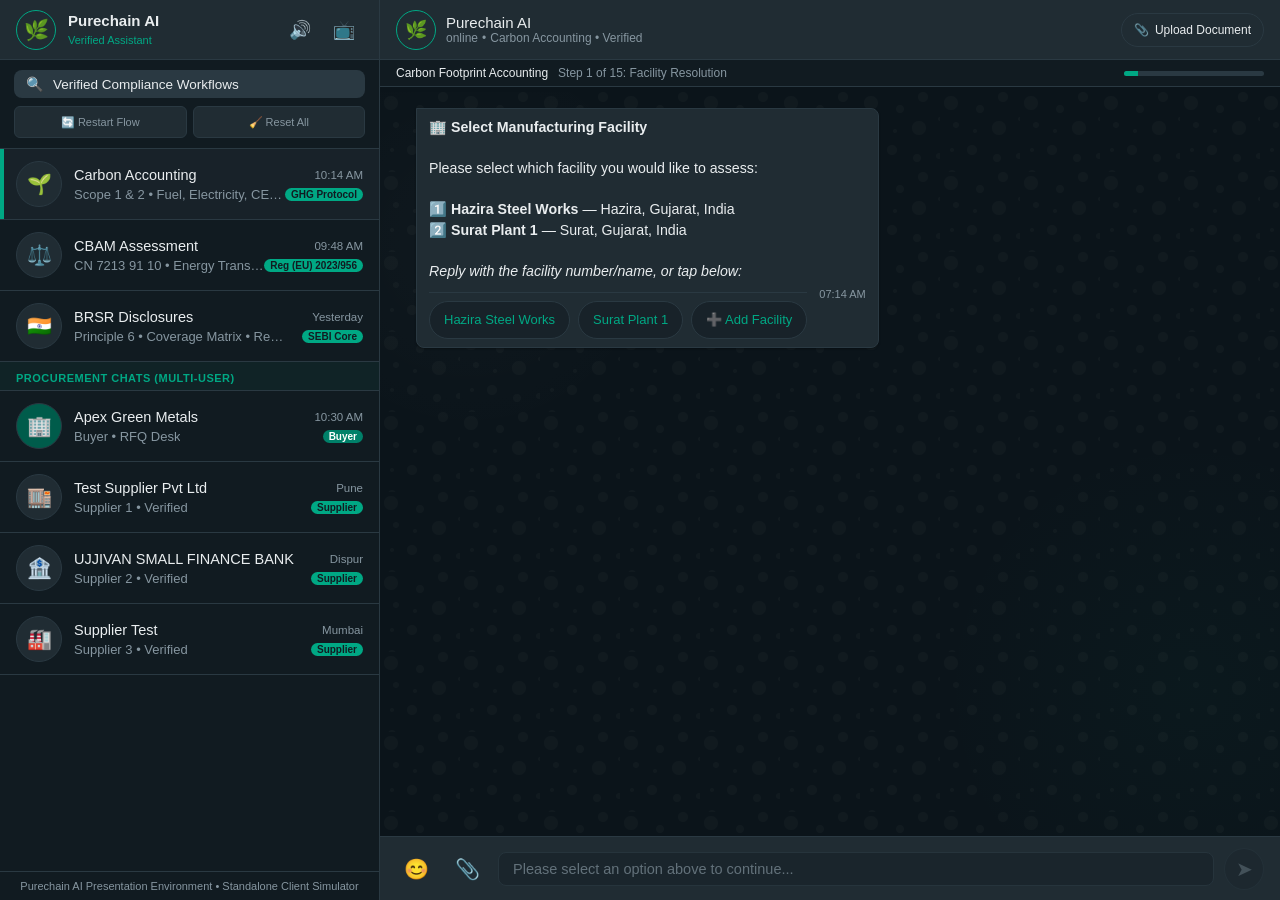
==== commit 9248a3df: "order work" ====
--- a/index.html
+++ b/index.html
@@ -88,6 +88,71 @@
             </div>
           </div>
         </li>
+
+        <!-- Section: Multi-User Procurement Simulation -->
+        <li style="padding: 10px 16px 6px; font-size: 11px; font-weight: 700; color: var(--wa-green-primary); letter-spacing: 0.5px; background-color: rgba(0, 168, 132, 0.05); border-bottom: 1px solid var(--wa-border);">
+          PROCUREMENT CHATS (MULTI-USER)
+        </li>
+
+        <!-- 4. Buyer — Apex Green Metals Pvt Ltd -->
+        <li class="workflow-tab-item" data-workflow="PROCUREMENT_BUYER" id="tab_buyer">
+          <div class="wf-icon-circle" style="background-color: #005c4b; color: #e9edef;">🏢</div>
+          <div class="wf-details">
+            <div class="wf-title-row">
+              <h3>Apex Green Metals</h3>
+              <span class="wf-time" id="time_buyer">10:30 AM</span>
+            </div>
+            <div class="wf-preview-row">
+              <span class="wf-snippet" id="snippet_buyer">Buyer • RFQ Desk</span>
+              <span class="wf-badge" style="background-color: #008069; color: #fff;">Buyer</span>
+            </div>
+          </div>
+        </li>
+
+        <!-- 5. Supplier 1 — Test Supplier Pvt Ltd -->
+        <li class="workflow-tab-item" data-workflow="PROCUREMENT_SUPPLIER_1" id="tab_supplier_1">
+          <div class="wf-icon-circle">🏬</div>
+          <div class="wf-details">
+            <div class="wf-title-row">
+              <h3>Test Supplier Pvt Ltd</h3>
+              <span class="wf-time" id="time_supplier_1">Pune</span>
+            </div>
+            <div class="wf-preview-row">
+              <span class="wf-snippet" id="snippet_supplier_1">Supplier 1 • Verified</span>
+              <span class="wf-badge">Supplier</span>
+            </div>
+          </div>
+        </li>
+
+        <!-- 6. Supplier 2 — UJJIVAN SMALL FINANCE BANK LIMITED -->
+        <li class="workflow-tab-item" data-workflow="PROCUREMENT_SUPPLIER_2" id="tab_supplier_2">
+          <div class="wf-icon-circle">🏦</div>
+          <div class="wf-details">
+            <div class="wf-title-row">
+              <h3>UJJIVAN SMALL FINANCE BANK</h3>
+              <span class="wf-time" id="time_supplier_2">Dispur</span>
+            </div>
+            <div class="wf-preview-row">
+              <span class="wf-snippet" id="snippet_supplier_2">Supplier 2 • Verified</span>
+              <span class="wf-badge">Supplier</span>
+            </div>
+          </div>
+        </li>
+
+        <!-- 7. Supplier 3 — Supplier Test -->
+        <li class="workflow-tab-item" data-workflow="PROCUREMENT_SUPPLIER_3" id="tab_supplier_3">
+          <div class="wf-icon-circle">🏭</div>
+          <div class="wf-details">
+            <div class="wf-title-row">
+              <h3>Supplier Test</h3>
+              <span class="wf-time" id="time_supplier_3">Mumbai</span>
+            </div>
+            <div class="wf-preview-row">
+              <span class="wf-snippet" id="snippet_supplier_3">Supplier 3 • Verified</span>
+              <span class="wf-badge">Supplier</span>
+            </div>
+          </div>
+        </li>
       </ul>
 
       <!-- Sidebar Footer -->
@@ -177,11 +242,14 @@
   <script src="js/data/hariyali_data.js"></script>
   <script src="js/data/cbam_data.js"></script>
   <script src="js/data/brsr_data.js"></script>
+  <script src="js/data/daam_guru_data.js"></script>
+  <script src="js/data/procurement_data.js"></script>
   <script src="js/data/sample_docs.js"></script>
   <script src="js/engines/ocr_engine.js"></script>
   <script src="js/engines/hariyali_engine.js"></script>
   <script src="js/engines/cbam_engine.js"></script>
   <script src="js/engines/brsr_engine.js"></script>
+  <script src="js/engines/procurement_engine.js"></script>
   <script src="js/ui/chat_view.js"></script>
   <script src="js/ui/document_modal.js"></script>
   <script src="js/ui/controls.js"></script>
--- a/css/presentation.css
+++ b/css/presentation.css
@@ -638,3 +638,700 @@
     text-align: left;
   }
 }
+
+/* ==========================================================================
+   Exact Template T-1 RFQ & Document Print Styles
+   ========================================================================== */
+.rfq-t1-document {
+  background-color: #ffffff;
+  color: #222222;
+  font-family: Calibri, -apple-system, BlinkMacSystemFont, Arial, sans-serif;
+  max-width: 794px;
+  margin: 0 auto;
+  padding: 24px 32px;
+  box-sizing: border-box;
+  box-shadow: 0 4px 20px rgba(0, 0, 0, 0.4);
+  border-radius: 4px;
+  -webkit-print-color-adjust: exact !important;
+  print-color-adjust: exact !important;
+  color-adjust: exact !important;
+}
+
+.rfq-t1-document th {
+  background-color: #1e4d2b !important;
+  color: #ffffff !important;
+  box-shadow: inset 0 0 0 1000px #1e4d2b !important;
+  border: 1px solid #6b8e4e !important;
+  font-family: Cambria, 'Times New Roman', Georgia, serif !important;
+  -webkit-print-color-adjust: exact !important;
+  print-color-adjust: exact !important;
+}
+
+.rfq-t1-document td {
+  border: 1px solid #6b8e4e !important;
+  -webkit-print-color-adjust: exact !important;
+  print-color-adjust: exact !important;
+}
+
+@media print {
+  @page {
+    size: A4 portrait;
+    margin: 0;
+  }
+
+  * {
+    -webkit-print-color-adjust: exact !important;
+    print-color-adjust: exact !important;
+    color-adjust: exact !important;
+  }
+
+  html, body {
+    background: #ffffff !important;
+    color: #000000 !important;
+    overflow: visible !important;
+    height: auto !important;
+    width: auto !important;
+    margin: 0 !important;
+    padding: 0 !important;
+  }
+
+  .app-container,
+  .modal-overlay:not(.hidden) .modal-header,
+  .report-actions {
+    display: none !important;
+  }
+
+  .modal-overlay {
+    position: static !important;
+    display: block !important;
+    width: 100% !important;
+    max-width: 100% !important;
+    height: auto !important;
+    min-height: 0 !important;
+    max-height: none !important;
+    overflow: visible !important;
+    margin: 0 !important;
+    padding: 0 !important;
+    background: transparent !important;
+    box-shadow: none !important;
+    border: none !important;
+  }
+
+  .modal-dialog {
+    position: static !important;
+    display: block !important;
+    width: 100% !important;
+    max-width: 100% !important;
+    height: auto !important;
+    min-height: 0 !important;
+    max-height: none !important;
+    overflow: visible !important;
+    margin: 0 !important;
+    padding: 0 !important;
+    background: transparent !important;
+    box-shadow: none !important;
+    border: none !important;
+  }
+
+  .modal-body {
+    position: static !important;
+    display: block !important;
+    width: 100% !important;
+    max-width: 100% !important;
+    height: auto !important;
+    min-height: 0 !important;
+    max-height: none !important;
+    overflow: visible !important;
+    margin: 0 !important;
+    padding: 0 !important;
+    background: transparent !important;
+  }
+
+  .po-preview-wrapper {
+    position: static !important;
+    display: block !important;
+    width: 100% !important;
+    max-width: 100% !important;
+    height: auto !important;
+    min-height: 0 !important;
+    max-height: none !important;
+    overflow: visible !important;
+    margin: 0 !important;
+    padding: 0 !important;
+  }
+
+  .rfq-t1-document,
+  .t2-comparison-document,
+  .report-paper {
+    box-sizing: border-box !important;
+    padding: 10mm 14mm !important;
+    margin: 0 auto !important;
+    width: 210mm !important;
+    max-width: 210mm !important;
+    background: #ffffff !important;
+    box-shadow: none !important;
+    border-radius: 0 !important;
+  }
+
+  .rfq-t1-document table,
+  .t2-comparison-document table,
+  .report-paper table {
+    page-break-inside: avoid;
+    break-inside: avoid;
+  }
+
+  .t3-po-document {
+    background: #ffffff !important;
+    box-shadow: none !important;
+    border-radius: 0 !important;
+    padding: 0 !important;
+    margin: 0 auto !important;
+    width: 210mm !important;
+    max-width: 210mm !important;
+    display: block !important;
+  }
+
+  .t3-page {
+    width: 210mm !important;
+    height: 297mm !important;
+    min-height: 297mm !important;
+    max-height: 297mm !important;
+    padding: 29.4pt 40pt !important;
+    margin: 0 !important;
+    page-break-after: always !important;
+    break-after: page !important;
+    page-break-inside: avoid !important;
+    break-inside: avoid !important;
+    box-shadow: none !important;
+    box-sizing: border-box !important;
+    overflow: hidden !important;
+    background: #ffffff !important;
+  }
+
+  .t3-page-2 {
+    page-break-after: avoid !important;
+    break-after: avoid !important;
+  }
+
+  .t3-summary-table,
+  .t3-order-table,
+  .t3-partb-table {
+    width: 100% !important;
+    max-width: 100% !important;
+    table-layout: fixed !important;
+    page-break-inside: avoid !important;
+    break-inside: avoid !important;
+  }
+
+  .t3-order-table th,
+  .t3-order-table td {
+    box-sizing: border-box !important;
+  }
+}
+
+/* ==========================================================================
+   Exact Template T-2 Bid Comparison Report Styles
+   Authoritative Reference: Comparison_RFQ-2026-0112.pdf
+   ========================================================================== */
+.t2-comparison-document {
+  background-color: #ffffff;
+  color: #1c211f;
+  font-family: Helvetica, Arial, -apple-system, BlinkMacSystemFont, sans-serif;
+  font-size: 8pt;
+  line-height: 1.35;
+  max-width: 794px;
+  margin: 0 auto;
+  padding: 22px 28px;
+  box-sizing: border-box;
+  box-shadow: 0 4px 20px rgba(0, 0, 0, 0.4);
+  border-radius: 4px;
+  -webkit-print-color-adjust: exact !important;
+  print-color-adjust: exact !important;
+}
+
+.t2-header {
+  margin-bottom: 8px;
+}
+
+.t2-template-tag {
+  font-family: Helvetica, Arial, sans-serif;
+  font-size: 8pt;
+  font-weight: bold;
+  color: #59665c;
+  text-transform: uppercase;
+  letter-spacing: 0.5px;
+  margin-bottom: 2px;
+}
+
+.t2-title {
+  font-family: 'Times New Roman', Times, Georgia, serif;
+  font-size: 15pt;
+  font-weight: bold;
+  color: #1b4332;
+  margin: 0 0 6px 0;
+  line-height: 1.2;
+}
+
+.t2-divider {
+  height: 1.2px;
+  background-color: #1b4332;
+  margin-bottom: 10px;
+}
+
+.t2-section-heading {
+  font-family: 'Times New Roman', Times, Georgia, serif;
+  font-size: 10.5pt;
+  font-weight: bold;
+  color: #1b4332;
+  margin: 10px 0 5px 0;
+}
+
+/* Table styles */
+.t2-table {
+  width: 100%;
+  border-collapse: collapse;
+  margin-bottom: 8px;
+  font-size: 7.5pt;
+  table-layout: fixed;
+}
+
+.t2-table th, .t2-table td {
+  border: 1px solid #c2d7c7 !important;
+  padding: 3.5px 6px;
+  vertical-align: middle;
+  word-wrap: break-word;
+  -webkit-print-color-adjust: exact !important;
+  print-color-adjust: exact !important;
+}
+
+/* Section A Summary Table */
+.t2-summary-table td.t2-label {
+  width: 28%;
+  background-color: #edf5ed !important;
+  box-shadow: inset 0 0 0 1000px #edf5ed !important;
+  font-weight: bold;
+  color: #1c211f;
+}
+
+.t2-summary-table td.t2-value {
+  width: 72%;
+  background-color: #ffffff !important;
+  color: #1c211f;
+}
+
+/* Section B Matrix Table */
+.t2-matrix-table th {
+  background-color: #1b4332 !important;
+  box-shadow: inset 0 0 0 1000px #1b4332 !important;
+  color: #ffffff !important;
+  font-weight: bold;
+  text-align: left;
+  font-size: 7.2pt;
+  padding: 4.5px 6px;
+  border: 1px solid #1b4332 !important;
+}
+
+.t2-matrix-table th.t2-criteria-th {
+  width: 28%;
+}
+
+.t2-matrix-table td.t2-criteria-col {
+  width: 28%;
+  font-weight: normal;
+  color: #1c211f;
+}
+
+.t2-matrix-table tr.t2-row-alt td {
+  background-color: #f4f7f4 !important;
+  box-shadow: inset 0 0 0 1000px #f4f7f4 !important;
+}
+
+.t2-matrix-table tr.t2-row-landed td {
+  background-color: #edf5ed !important;
+  box-shadow: inset 0 0 0 1000px #edf5ed !important;
+  font-weight: bold !important;
+  color: #1b4332 !important;
+}
+
+.t2-matrix-table tr.t2-row-landed td.t2-criteria-col {
+  color: #1b4332 !important;
+}
+
+.t2-matrix-table tr.t2-row-total td {
+  font-weight: bold;
+}
+
+.t2-matrix-table tr.t2-row-rank td {
+  font-weight: bold;
+}
+
+/* Section C Decision Table */
+.t2-decision-table td.t2-label {
+  width: 28%;
+  background-color: #edf5ed !important;
+  box-shadow: inset 0 0 0 1000px #edf5ed !important;
+  font-weight: bold;
+  color: #1c211f;
+}
+
+.t2-decision-table td.t2-value {
+  width: 72%;
+  background-color: #ffffff !important;
+  color: #1c211f;
+}
+
+.t2-signatures {
+  display: flex;
+  justify-content: space-between;
+  margin-top: 6px;
+  margin-bottom: 10px;
+  font-size: 7.5pt;
+  color: #1c211f;
+}
+
+/* Section D Purechain Note Callout */
+.t2-callout {
+  background-color: #f4f7f4 !important;
+  box-shadow: inset 0 0 0 1000px #f4f7f4 !important;
+  border: 1px solid #c2d7c7 !important;
+  border-left: 4.5px solid #1b4332 !important;
+  padding: 6px 10px;
+  margin-top: 8px;
+  font-size: 7pt;
+  line-height: 1.38;
+  color: #1c211f;
+  -webkit-print-color-adjust: exact !important;
+  print-color-adjust: exact !important;
+}
+
+.t2-callout-title {
+  font-weight: bold;
+  font-size: 7.8pt;
+  color: #1b4332;
+  margin-bottom: 2px;
+}
+
+/* ==========================================================================
+   Exact Template T-3 Work Order / Purchase Order Styles
+   Authoritative Reference: Draft_PO_PO-2026-0007.pdf
+   ========================================================================== */
+.t3-po-document {
+  background-color: #ffffff;
+  color: #1c211f;
+  font-family: Helvetica, Arial, -apple-system, BlinkMacSystemFont, sans-serif;
+  margin: 0 auto;
+  padding: 0;
+  box-sizing: border-box;
+  -webkit-print-color-adjust: exact !important;
+  print-color-adjust: exact !important;
+}
+
+@media screen {
+  .t3-po-document {
+    background: #e8ece9;
+    padding: 24px 0;
+    display: flex;
+    flex-direction: column;
+    align-items: center;
+    gap: 24px;
+  }
+  .t3-page {
+    box-shadow: 0 4px 18px rgba(0, 0, 0, 0.22);
+    border: 1px solid #d0d7d2;
+  }
+}
+
+.t3-page {
+  width: 595pt;
+  min-height: 842pt;
+  box-sizing: border-box;
+  padding: 29.4pt 40pt 20pt 40pt;
+  background-color: #ffffff;
+  position: relative;
+  page-break-after: always;
+  break-after: page;
+}
+
+.t3-tag {
+  font-family: Helvetica, Arial, sans-serif;
+  font-weight: bold;
+  font-size: 8.0pt;
+  color: #59665c;
+  text-transform: uppercase;
+  margin-bottom: 2pt;
+}
+
+.t3-title {
+  font-family: Times, 'Times New Roman', Georgia, serif;
+  font-weight: bold;
+  font-size: 15.0pt;
+  color: #1b4332;
+  line-height: 1.2;
+  margin-bottom: 6pt;
+}
+
+.t3-header-divider {
+  border-bottom: 1.5pt solid #1b4332;
+  margin-bottom: 10pt;
+}
+
+/* Summary Table */
+.t3-summary-table {
+  width: 100%;
+  border-collapse: collapse;
+  border: 1pt solid #c2d7c7;
+  margin-bottom: 8pt;
+}
+
+.t3-summary-table tr {
+  border-bottom: 1pt solid #c2d7c7;
+}
+
+.t3-summary-label {
+  width: 115pt;
+  background-color: #edf5ed !important;
+  color: #1c211f;
+  font-family: Helvetica, Arial, sans-serif;
+  font-weight: bold;
+  font-size: 7.0pt;
+  padding: 3pt 6pt;
+  border-right: 1pt solid #c2d7c7;
+  vertical-align: top;
+  box-shadow: inset 0 0 0 1000px #edf5ed !important;
+  -webkit-print-color-adjust: exact !important;
+  print-color-adjust: exact !important;
+}
+
+.t3-summary-val {
+  background-color: #ffffff;
+  color: #1c211f;
+  font-family: Helvetica, Arial, sans-serif;
+  font-size: 7.0pt;
+  padding: 3pt 6pt;
+  line-height: 1.35;
+  vertical-align: top;
+}
+
+/* Section Headings */
+.t3-section-heading {
+  font-family: Times, 'Times New Roman', Georgia, serif;
+  font-weight: bold;
+  font-size: 10.0pt;
+  color: #1b4332;
+  margin-top: 10pt;
+  margin-bottom: 4pt;
+}
+
+/* Order Details Table */
+.t3-order-table {
+  width: 100%;
+  border-collapse: collapse;
+  border: 1pt solid #c2d7c7;
+  margin-bottom: 8pt;
+  font-family: Helvetica, Arial, sans-serif;
+}
+
+.t3-order-table th {
+  background-color: #1b4332 !important;
+  color: #ffffff !important;
+  font-family: Helvetica, Arial, sans-serif;
+  font-weight: bold;
+  font-size: 6.8pt;
+  padding: 3pt 5pt;
+  border: 1pt solid #c2d7c7;
+  box-shadow: inset 0 0 0 1000px #1b4332 !important;
+  -webkit-print-color-adjust: exact !important;
+  print-color-adjust: exact !important;
+}
+
+.t3-order-table td {
+  padding: 3pt 5pt;
+  border: 1pt solid #c2d7c7;
+  font-size: 6.8pt;
+  color: #1c211f;
+  vertical-align: top;
+}
+
+.t3-total-row td {
+  font-size: 7.0pt;
+  padding: 2.5pt 6pt;
+  border: 1pt solid #c2d7c7;
+}
+
+.t3-total-label {
+  text-align: right;
+  color: #1c211f;
+}
+
+.t3-total-val {
+  text-align: right;
+  color: #1c211f;
+}
+
+.t3-grand-total-row td {
+  background-color: #edf5ed !important;
+  box-shadow: inset 0 0 0 1000px #edf5ed !important;
+  border: 1pt solid #c2d7c7;
+  font-size: 7.0pt;
+  padding: 2.5pt 6pt;
+  -webkit-print-color-adjust: exact !important;
+  print-color-adjust: exact !important;
+}
+
+.t3-grand-total-label {
+  text-align: right;
+  font-weight: bold;
+  color: #1b4332;
+}
+
+.t3-grand-total-val {
+  text-align: right;
+  font-weight: bold;
+  color: #1b4332;
+}
+
+/* Commercial Lines */
+.t3-commercial-lines {
+  margin-bottom: 8pt;
+}
+
+.t3-commercial-line {
+  font-family: Helvetica, Arial, sans-serif;
+  font-size: 7.0pt;
+  color: #1c211f;
+  line-height: 1.4;
+  margin-bottom: 2pt;
+}
+
+/* Part A Conditions */
+.t3-condition-p1 {
+  font-family: Helvetica, Arial, sans-serif;
+  font-size: 6.8pt;
+  color: #1c211f;
+  line-height: 1.35;
+  margin-bottom: 3.5pt;
+}
+
+.t3-condition-p2 {
+  font-family: Helvetica, Arial, sans-serif;
+  font-size: 6.5pt;
+  color: #1c211f;
+  line-height: 1.35;
+  margin-bottom: 3.5pt;
+}
+
+/* Part B Table */
+.t3-partb-table {
+  width: 100%;
+  border-collapse: collapse;
+  border: 1pt solid #c2d7c7;
+  margin-bottom: 4pt;
+  font-family: Helvetica, Arial, sans-serif;
+}
+
+.t3-partb-table th {
+  background-color: #edf5ed !important;
+  color: #1c211f;
+  font-family: Helvetica, Arial, sans-serif;
+  font-weight: bold;
+  font-size: 6.8pt;
+  padding: 3pt 6pt;
+  border: 1pt solid #c2d7c7;
+  box-shadow: inset 0 0 0 1000px #edf5ed !important;
+  -webkit-print-color-adjust: exact !important;
+  print-color-adjust: exact !important;
+}
+
+.t3-partb-table td {
+  padding: 3pt 6pt;
+  border: 1pt solid #c2d7c7;
+  font-size: 6.8pt;
+  color: #1c211f;
+  vertical-align: top;
+}
+
+.t3-partb-footnote {
+  font-family: Helvetica, Arial, sans-serif;
+  font-style: italic;
+  font-size: 6.2pt;
+  color: #59665c;
+  line-height: 1.3;
+  margin-bottom: 12pt;
+}
+
+/* Signatures */
+.t3-signatures-row {
+  display: flex;
+  justify-content: space-between;
+  width: 100%;
+  margin-bottom: 12pt;
+}
+
+.t3-sig-card {
+  width: 245pt;
+  min-height: 55pt;
+  border: 1pt solid #c2d7c7;
+  background-color: #ffffff;
+  padding: 5pt 7pt;
+  box-sizing: border-box;
+  display: flex;
+  flex-direction: column;
+  justify-content: space-between;
+}
+
+.t3-sig-title {
+  font-family: Helvetica, Arial, sans-serif;
+  font-weight: bold;
+  font-size: 7.2pt;
+  color: #1b4332;
+  margin-bottom: 2pt;
+}
+
+.t3-sig-party {
+  font-family: Helvetica, Arial, sans-serif;
+  font-size: 6.8pt;
+  color: #1c211f;
+}
+
+.t3-sig-divider {
+  border-top: 1pt solid #c2d7c7;
+  margin-top: 8pt;
+  margin-bottom: 3pt;
+}
+
+.t3-sig-bottom {
+  font-family: Helvetica, Arial, sans-serif;
+  font-style: italic;
+  font-size: 6.2pt;
+  color: #59665c;
+  display: flex;
+  justify-content: space-between;
+}
+
+/* Purechain Note (T-3) */
+.t3-purechain-note {
+  width: 100%;
+  border: 1pt solid #c2d7c7;
+  border-left: 4.5pt solid #1b4332;
+  background-color: #f4f7f4 !important;
+  box-shadow: inset 0 0 0 1000px #f4f7f4 !important;
+  padding: 6pt 9pt;
+  box-sizing: border-box;
+  -webkit-print-color-adjust: exact !important;
+  print-color-adjust: exact !important;
+}
+
+.t3-note-title {
+  font-family: Helvetica, Arial, sans-serif;
+  font-weight: bold;
+  font-size: 7.5pt;
+  color: #1b4332;
+  margin-bottom: 2pt;
+}
+
+.t3-note-body {
+  font-family: Helvetica, Arial, sans-serif;
+  font-size: 6.8pt;
+  color: #1c211f;
+  line-height: 1.35;
+}
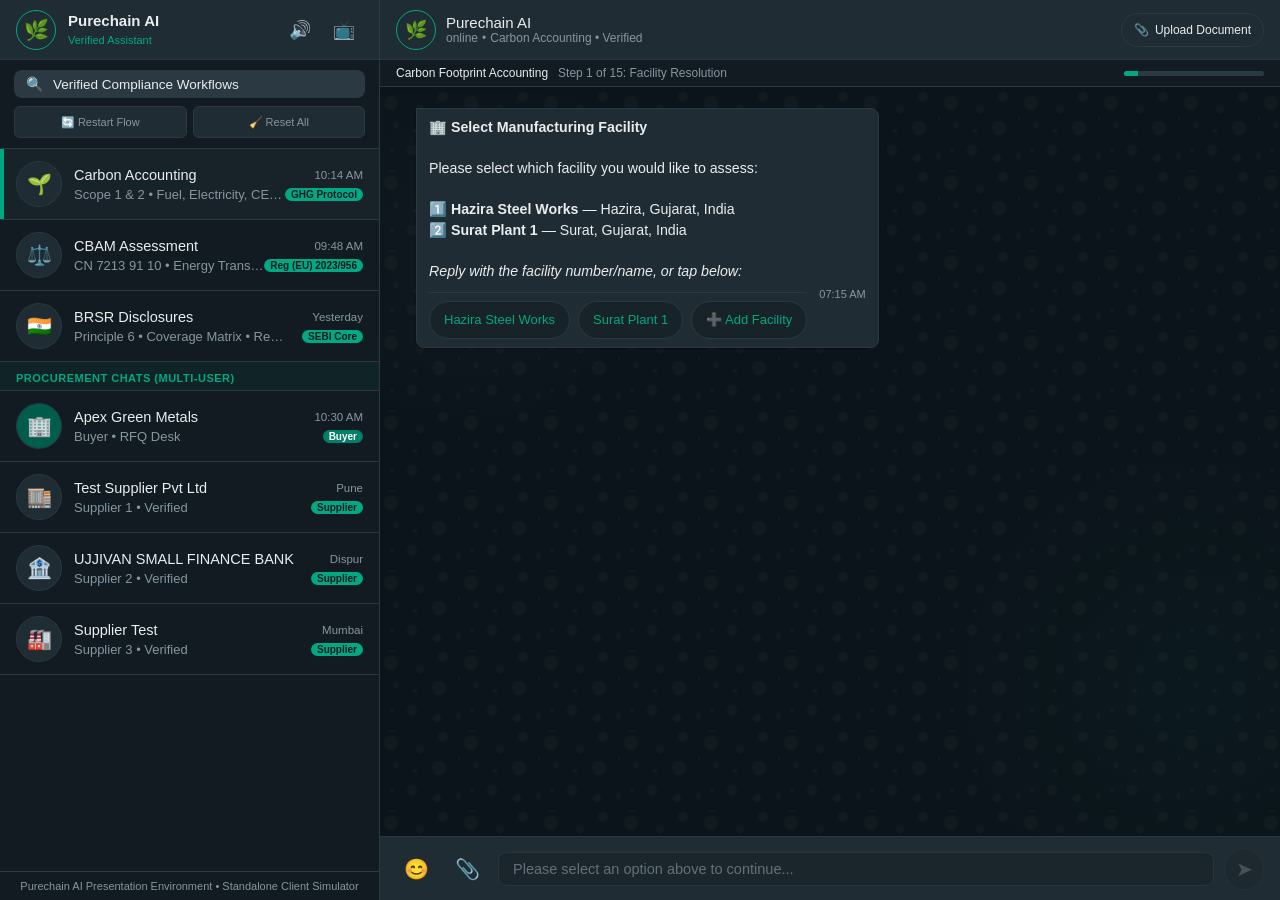
==== commit ca3467bc: "done delivery lcoation changes." ====
--- a/index.html
+++ b/index.html
@@ -242,18 +242,18 @@
   <script src="js/data/hariyali_data.js"></script>
   <script src="js/data/cbam_data.js"></script>
   <script src="js/data/brsr_data.js"></script>
-  <script src="js/data/daam_guru_data.js"></script>
-  <script src="js/data/procurement_data.js"></script>
+  <script src="js/data/daam_guru_data.js?v=20261109_06"></script>
+  <script src="js/data/procurement_data.js?v=20261109_06"></script>
   <script src="js/data/sample_docs.js"></script>
   <script src="js/engines/ocr_engine.js"></script>
   <script src="js/engines/hariyali_engine.js"></script>
   <script src="js/engines/cbam_engine.js"></script>
   <script src="js/engines/brsr_engine.js"></script>
-  <script src="js/engines/procurement_engine.js"></script>
-  <script src="js/ui/chat_view.js"></script>
-  <script src="js/ui/document_modal.js"></script>
-  <script src="js/ui/controls.js"></script>
-  <script src="js/app.js"></script>
+  <script src="js/engines/procurement_engine.js?v=20261109_06"></script>
+  <script src="js/ui/chat_view.js?v=20261109_06"></script>
+  <script src="js/ui/document_modal.js?v=20261109_06"></script>
+  <script src="js/ui/controls.js?v=20261109_06"></script>
+  <script src="js/app.js?v=20261109_06"></script>
 
 </body>
 </html>
